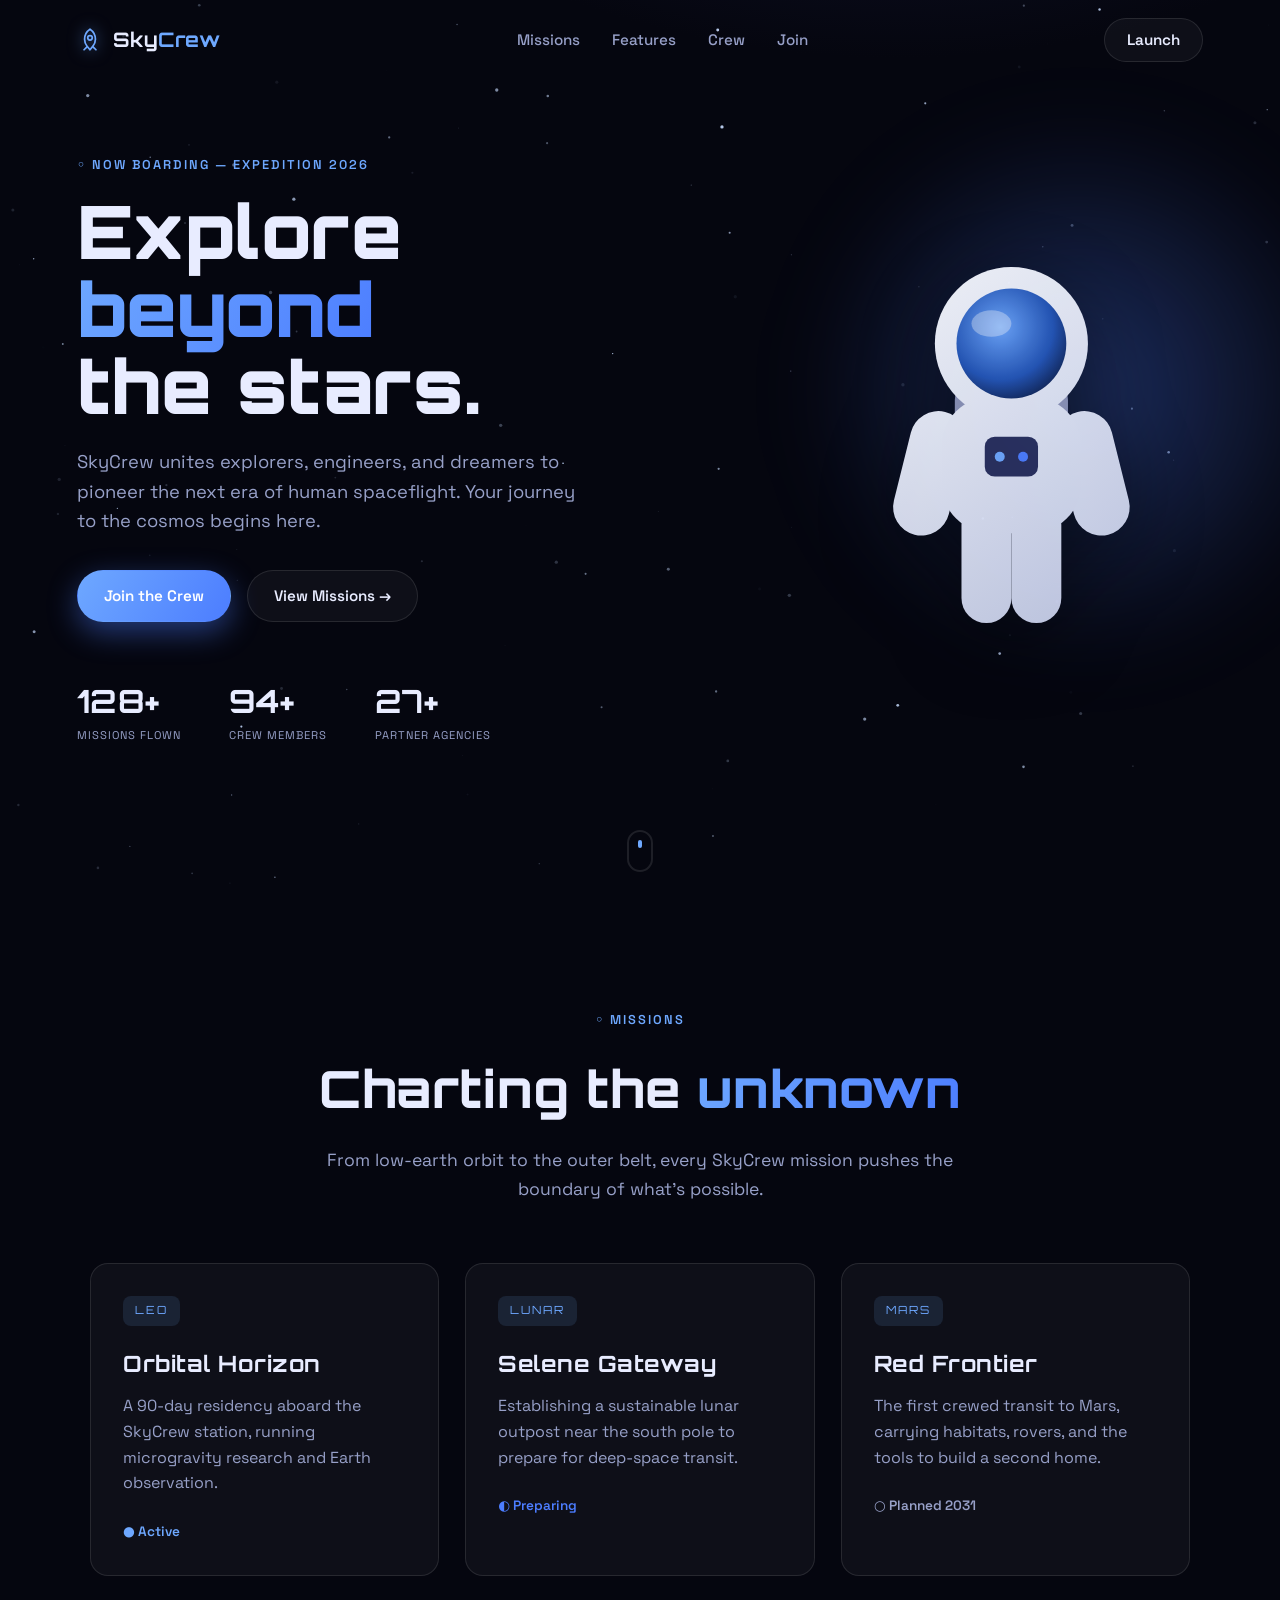
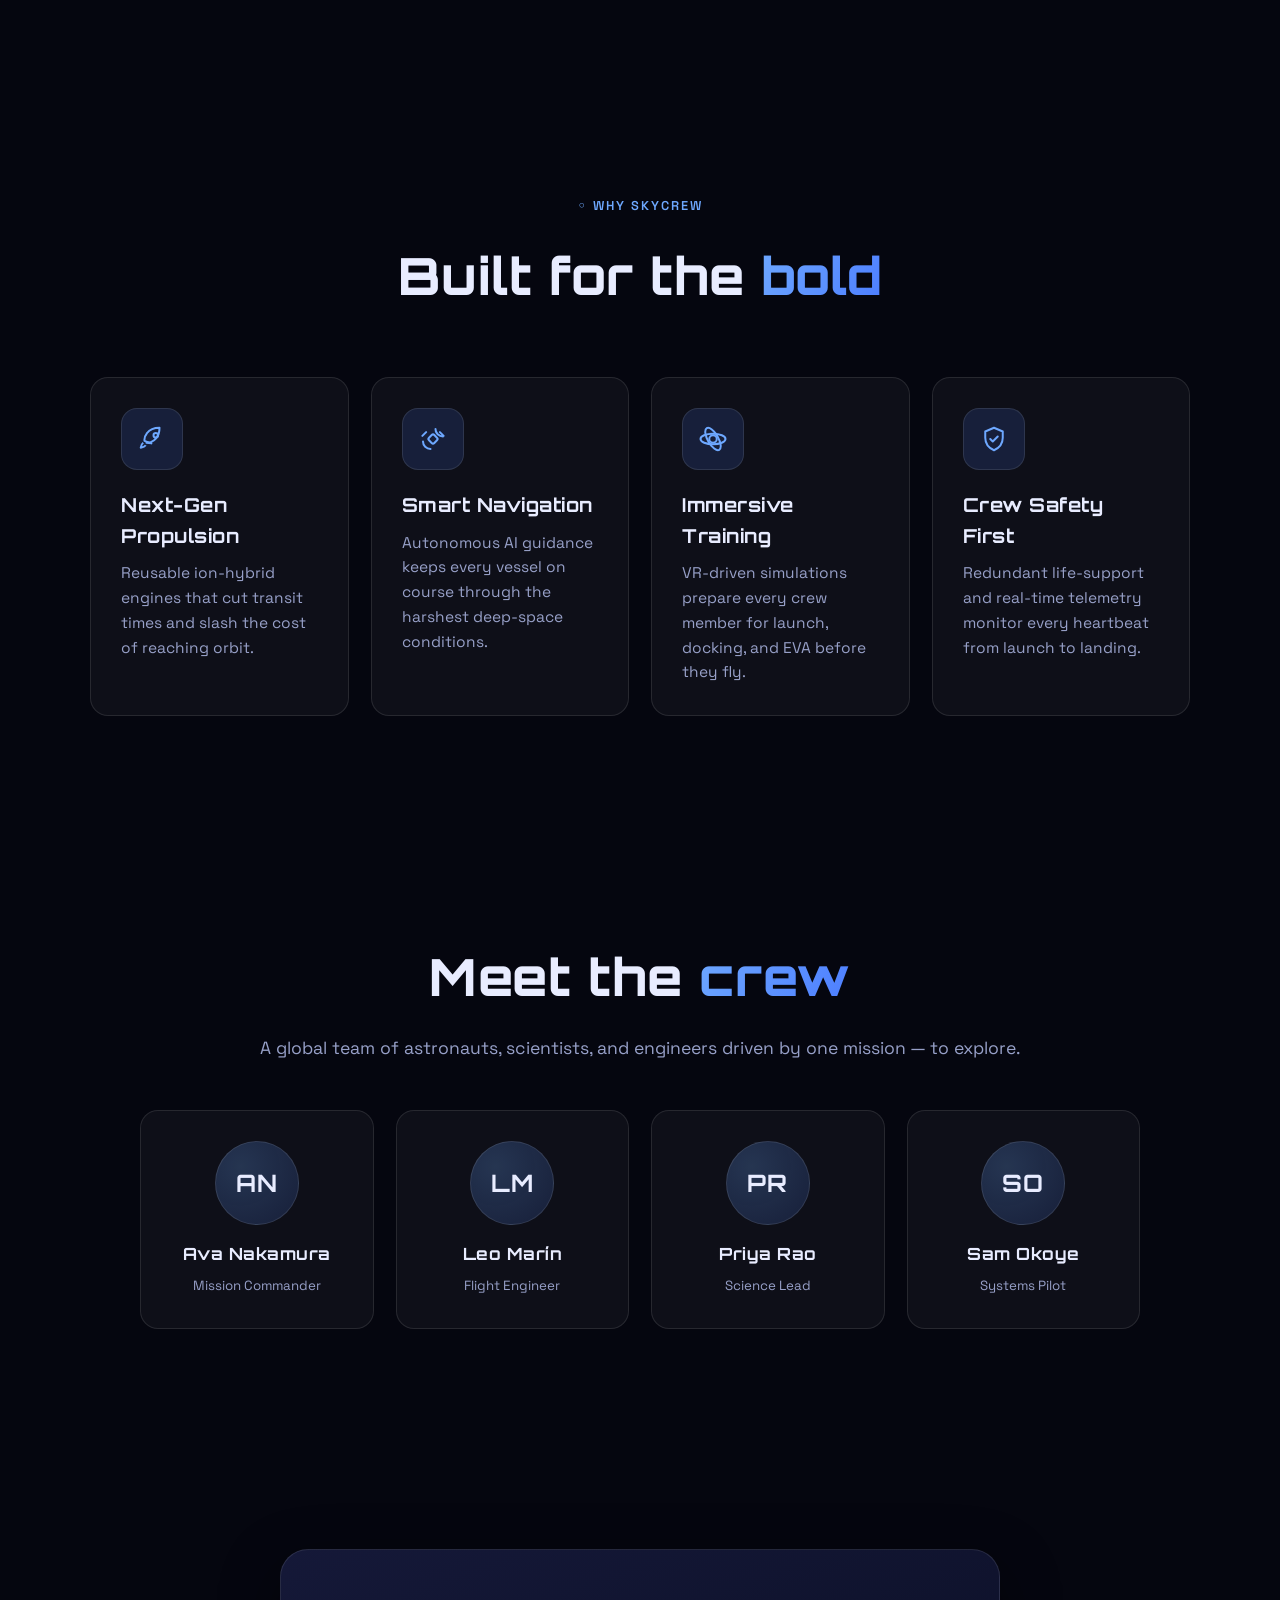
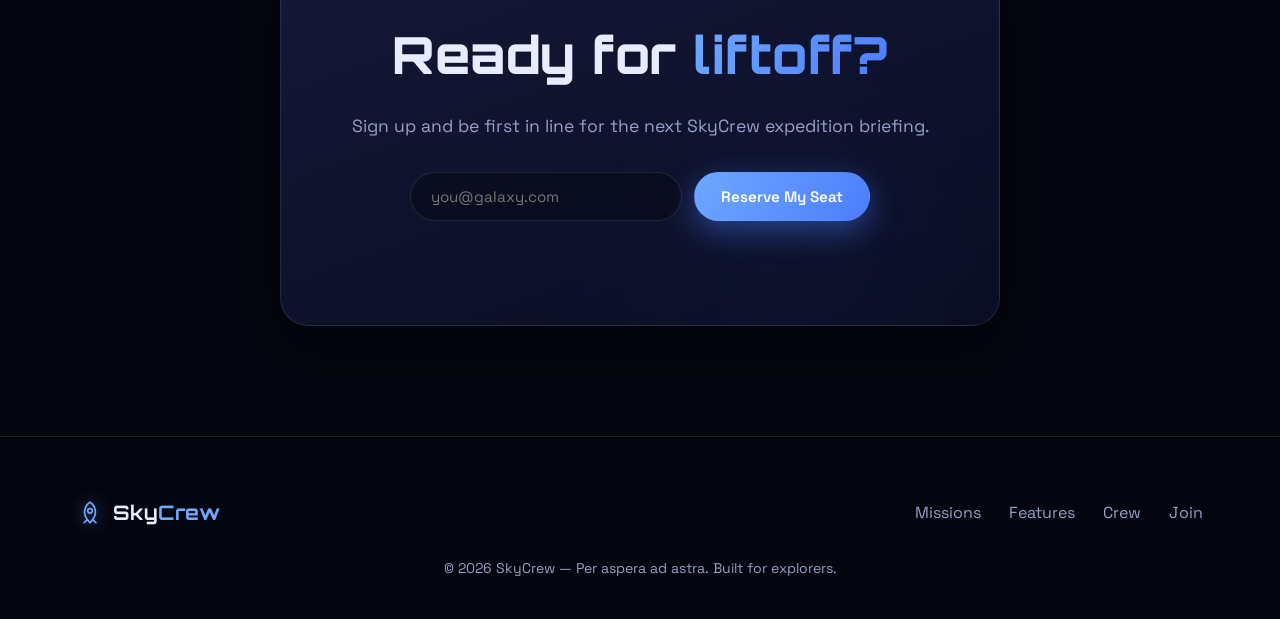
==== index.html @ cd545247 "add SkyCrew space landing page with SVG icons and blue theme" ====
<!DOCTYPE html>
<html lang="en">
<head>
  <meta charset="UTF-8" />
  <meta name="viewport" content="width=device-width, initial-scale=1.0" />
  <title>SkyCrew — Explore Beyond the Stars</title>
  <meta name="description" content="SkyCrew is your gateway to the cosmos. Join the crew, explore the universe, and pioneer the next era of space travel." />
  <link rel="preconnect" href="https://fonts.googleapis.com" />
  <link rel="preconnect" href="https://fonts.gstatic.com" crossorigin />
  <link href="https://fonts.googleapis.com/css2?family=Orbitron:wght@500;700;900&family=Space+Grotesk:wght@300;400;500;600;700&display=swap" rel="stylesheet" />
  <link rel="stylesheet" href="style.css" />
</head>
<body>
  <!-- Animated star field -->
  <canvas id="starfield"></canvas>

  <!-- Navigation -->
  <header class="navbar" id="navbar">
    <a href="#home" class="logo">
      <span class="logo-mark">
        <svg viewBox="0 0 24 24" fill="none" xmlns="http://www.w3.org/2000/svg" aria-hidden="true">
          <path d="M12 2c3.2 2.1 5 5.4 5 9.4 0 2.4-.9 4.6-2.3 6.3L12 21l-2.7-3.3A9.7 9.7 0 0 1 7 11.4C7 7.4 8.8 4.1 12 2Z" stroke="currentColor" stroke-width="1.6" stroke-linejoin="round"/>
          <circle cx="12" cy="10" r="2.1" stroke="currentColor" stroke-width="1.6"/>
          <path d="M9 18.5 6.5 21m8.5-2.5L17.5 21" stroke="currentColor" stroke-width="1.6" stroke-linecap="round"/>
        </svg>
      </span>
      <span class="logo-text">Sky<span>Crew</span></span>
    </a>
    <nav class="nav-links" id="navLinks">
      <a href="#missions">Missions</a>
      <a href="#features">Features</a>
      <a href="#crew">Crew</a>
      <a href="#join">Join</a>
    </nav>
    <a href="#join" class="btn btn-nav">Launch</a>
    <button class="menu-toggle" id="menuToggle" aria-label="Toggle menu">
      <span></span><span></span><span></span>
    </button>
  </header>

  <!-- Hero -->
  <section class="hero" id="home">
    <div class="hero-glow"></div>
    <div class="hero-content">
      <p class="eyebrow reveal">◦ Now boarding — Expedition 2026</p>
      <h1 class="reveal">Explore <span class="grad">beyond</span><br />the stars.</h1>
      <p class="hero-sub reveal">SkyCrew unites explorers, engineers, and dreamers to pioneer
        the next era of human spaceflight. Your journey to the cosmos begins here.</p>
      <div class="hero-actions reveal">
        <a href="#join" class="btn btn-primary">Join the Crew</a>
        <a href="#missions" class="btn btn-ghost">View Missions →</a>
      </div>
      <div class="hero-stats reveal">
        <div class="stat"><span class="num" data-target="128">0</span><small>Missions Flown</small></div>
        <div class="stat"><span class="num" data-target="94">0</span><small>Crew Members</small></div>
        <div class="stat"><span class="num" data-target="27">0</span><small>Partner Agencies</small></div>
      </div>
    </div>
    <div class="astronaut" aria-hidden="true">
      <div class="astronaut-float">
        <svg viewBox="0 0 200 240" fill="none" xmlns="http://www.w3.org/2000/svg">
          <defs>
            <linearGradient id="suit" x1="40" y1="40" x2="170" y2="220" gradientUnits="userSpaceOnUse">
              <stop stop-color="#f4f7ff"/>
              <stop offset="1" stop-color="#c3cbe8"/>
            </linearGradient>
            <radialGradient id="visor" cx="0.4" cy="0.35" r="0.8">
              <stop stop-color="#6ea8ff"/>
              <stop offset="0.6" stop-color="#2456b8"/>
              <stop offset="1" stop-color="#0a1230"/>
            </radialGradient>
          </defs>
          <!-- backpack -->
          <rect x="66" y="70" width="68" height="86" rx="20" fill="#8b93b8"/>
          <!-- arms -->
          <rect x="34" y="96" width="34" height="76" rx="17" fill="url(#suit)" transform="rotate(14 51 134)"/>
          <rect x="132" y="96" width="34" height="76" rx="17" fill="url(#suit)" transform="rotate(-14 149 134)"/>
          <!-- legs -->
          <rect x="70" y="150" width="30" height="74" rx="15" fill="url(#suit)"/>
          <rect x="100" y="150" width="30" height="74" rx="15" fill="url(#suit)"/>
          <!-- torso -->
          <rect x="58" y="88" width="84" height="82" rx="30" fill="url(#suit)"/>
          <!-- chest control panel -->
          <rect x="84" y="112" width="32" height="24" rx="6" fill="#2a3160"/>
          <circle cx="93" cy="124" r="3" fill="#6ea8ff"/>
          <circle cx="107" cy="124" r="3" fill="#4c7dff"/>
          <!-- helmet -->
          <circle cx="100" cy="56" r="46" fill="url(#suit)"/>
          <circle cx="100" cy="56" r="33" fill="url(#visor)"/>
          <ellipse cx="88" cy="44" rx="12" ry="8" fill="#ffffff" opacity="0.35"/>
        </svg>
      </div>
    </div>
    <div class="scroll-cue" aria-hidden="true"><span></span></div>
  </section>

  <!-- Missions -->
  <section class="section" id="missions">
    <div class="section-head reveal">
      <p class="eyebrow">◦ Missions</p>
      <h2>Charting the <span class="grad">unknown</span></h2>
      <p class="section-sub">From low-earth orbit to the outer belt, every SkyCrew mission pushes the boundary of what's possible.</p>
    </div>
    <div class="mission-grid">
      <article class="mission-card reveal">
        <div class="mission-badge">LEO</div>
        <h3>Orbital Horizon</h3>
        <p>A 90-day residency aboard the SkyCrew station, running microgravity research and Earth observation.</p>
        <span class="mission-status live">● Active</span>
      </article>
      <article class="mission-card reveal">
        <div class="mission-badge">LUNAR</div>
        <h3>Selene Gateway</h3>
        <p>Establishing a sustainable lunar outpost near the south pole to prepare for deep-space transit.</p>
        <span class="mission-status prep">◐ Preparing</span>
      </article>
      <article class="mission-card reveal">
        <div class="mission-badge">MARS</div>
        <h3>Red Frontier</h3>
        <p>The first crewed transit to Mars, carrying habitats, rovers, and the tools to build a second home.</p>
        <span class="mission-status planned">○ Planned 2031</span>
      </article>
    </div>
  </section>

  <!-- Features -->
  <section class="section" id="features">
    <div class="section-head reveal">
      <p class="eyebrow">◦ Why SkyCrew</p>
      <h2>Built for the <span class="grad">bold</span></h2>
    </div>
    <div class="feature-grid">
      <div class="feature reveal">
        <div class="feature-icon">
          <svg viewBox="0 0 24 24" fill="none" xmlns="http://www.w3.org/2000/svg" aria-hidden="true">
            <path d="M5 15c-1.5 1-2 4-2 4s3-.5 4-2m4.5-1.5L6 13.5c-.3-2 .5-4.3 2-6.2C10.5 4 14 3 18 3c0 4-1 7.5-4.3 10-1.9 1.5-4.2 2.3-6.2 2Z" stroke="currentColor" stroke-width="1.6" stroke-linejoin="round"/>
            <circle cx="15" cy="9" r="1.8" stroke="currentColor" stroke-width="1.6"/>
          </svg>
        </div>
        <h3>Next-Gen Propulsion</h3>
        <p>Reusable ion-hybrid engines that cut transit times and slash the cost of reaching orbit.</p>
      </div>
      <div class="feature reveal">
        <div class="feature-icon">
          <svg viewBox="0 0 24 24" fill="none" xmlns="http://www.w3.org/2000/svg" aria-hidden="true">
            <rect x="9" y="9" width="6" height="6" rx="1.5" transform="rotate(45 12 12)" stroke="currentColor" stroke-width="1.6"/>
            <path d="m6.5 6.5-3 3m14-3 3 3M4 14c0 3.3 2.7 6 6 6m10-10c-3.3 0-6-2.7-6-6" stroke="currentColor" stroke-width="1.6" stroke-linecap="round"/>
          </svg>
        </div>
        <h3>Smart Navigation</h3>
        <p>Autonomous AI guidance keeps every vessel on course through the harshest deep-space conditions.</p>
      </div>
      <div class="feature reveal">
        <div class="feature-icon">
          <svg viewBox="0 0 24 24" fill="none" xmlns="http://www.w3.org/2000/svg" aria-hidden="true">
            <circle cx="12" cy="12" r="3" stroke="currentColor" stroke-width="1.6"/>
            <ellipse cx="12" cy="12" rx="10" ry="4.2" stroke="currentColor" stroke-width="1.6"/>
            <ellipse cx="12" cy="12" rx="10" ry="4.2" transform="rotate(60 12 12)" stroke="currentColor" stroke-width="1.6"/>
          </svg>
        </div>
        <h3>Immersive Training</h3>
        <p>VR-driven simulations prepare every crew member for launch, docking, and EVA before they fly.</p>
      </div>
      <div class="feature reveal">
        <div class="feature-icon">
          <svg viewBox="0 0 24 24" fill="none" xmlns="http://www.w3.org/2000/svg" aria-hidden="true">
            <path d="M12 3 5 6v5c0 4.4 3 8.2 7 10 4-1.8 7-5.6 7-10V6l-7-3Z" stroke="currentColor" stroke-width="1.6" stroke-linejoin="round"/>
            <path d="m9 12 2 2 4-4" stroke="currentColor" stroke-width="1.6" stroke-linecap="round" stroke-linejoin="round"/>
          </svg>
        </div>
        <h3>Crew Safety First</h3>
        <p>Redundant life-support and real-time telemetry monitor every heartbeat from launch to landing.</p>
      </div>
    </div>
  </section>

  <!-- Crew / CTA -->
  <section class="section crew-band" id="crew">
    <div class="crew-inner reveal">
      <h2>Meet the <span class="grad">crew</span></h2>
      <p class="section-sub">A global team of astronauts, scientists, and engineers driven by one mission — to explore.</p>
      <div class="crew-grid">
        <div class="crew-card"><div class="avatar" data-initials="AN"></div><h4>Ava Nakamura</h4><small>Mission Commander</small></div>
        <div class="crew-card"><div class="avatar" data-initials="LM"></div><h4>Leo Marín</h4><small>Flight Engineer</small></div>
        <div class="crew-card"><div class="avatar" data-initials="PR"></div><h4>Priya Rao</h4><small>Science Lead</small></div>
        <div class="crew-card"><div class="avatar" data-initials="SO"></div><h4>Sam Okoye</h4><small>Systems Pilot</small></div>
      </div>
    </div>
  </section>

  <!-- Join -->
  <section class="section join" id="join">
    <div class="join-card reveal">
      <div class="hero-glow"></div>
      <h2>Ready for <span class="grad">liftoff?</span></h2>
      <p class="section-sub">Sign up and be first in line for the next SkyCrew expedition briefing.</p>
      <form class="join-form" id="joinForm">
        <input type="email" id="emailInput" placeholder="you@galaxy.com" required />
        <button type="submit" class="btn btn-primary">Reserve My Seat</button>
      </form>
      <p class="form-note" id="formNote"></p>
    </div>
  </section>

  <!-- Footer -->
  <footer class="footer">
    <div class="footer-top">
      <a href="#home" class="logo">
        <span class="logo-mark">
          <svg viewBox="0 0 24 24" fill="none" xmlns="http://www.w3.org/2000/svg" aria-hidden="true">
            <path d="M12 2c3.2 2.1 5 5.4 5 9.4 0 2.4-.9 4.6-2.3 6.3L12 21l-2.7-3.3A9.7 9.7 0 0 1 7 11.4C7 7.4 8.8 4.1 12 2Z" stroke="currentColor" stroke-width="1.6" stroke-linejoin="round"/>
            <circle cx="12" cy="10" r="2.1" stroke="currentColor" stroke-width="1.6"/>
            <path d="M9 18.5 6.5 21m8.5-2.5L17.5 21" stroke="currentColor" stroke-width="1.6" stroke-linecap="round"/>
          </svg>
        </span>
        <span class="logo-text">Sky<span>Crew</span></span>
      </a>
      <div class="footer-links">
        <a href="#missions">Missions</a>
        <a href="#features">Features</a>
        <a href="#crew">Crew</a>
        <a href="#join">Join</a>
      </div>
    </div>
    <p class="footer-copy">© 2026 SkyCrew — Per aspera ad astra. Built for explorers.</p>
  </footer>

  <script src="script.js"></script>
</body>
</html>
---- style.css ----
:root {
  --bg: #05060f;
  --bg-2: #0a0e24;
  --surface: rgba(255, 255, 255, 0.04);
  --border: rgba(255, 255, 255, 0.1);
  --text: #e8ecff;
  --muted: #97a0c8;
  --accent: #4c7dff;
  --accent-2: #6ea8ff;
  --accent-3: #4c7dff;
  --grad: linear-gradient(120deg, #6ea8ff, #4c7dff);
  --accent-rgb: 76, 125, 255;
  --accent-2-rgb: 110, 168, 255;
  --radius: 18px;
  --shadow: 0 20px 60px rgba(0, 0, 0, 0.45);
}

* { margin: 0; padding: 0; box-sizing: border-box; }

html { scroll-behavior: smooth; }

body {
  font-family: "Space Grotesk", system-ui, sans-serif;
  background: radial-gradient(1200px 800px at 70% -10%, #171b3d 0%, var(--bg) 55%);
  color: var(--text);
  line-height: 1.6;
  overflow-x: hidden;
}

h1, h2, h3, h4, .logo-text, .num {
  font-family: "Orbitron", sans-serif;
  letter-spacing: 0.5px;
}

.grad {
  background: var(--grad);
  -webkit-background-clip: text;
  background-clip: text;
  -webkit-text-fill-color: transparent;
}

/* Starfield canvas */
#starfield {
  position: fixed;
  inset: 0;
  z-index: -2;
  display: block;
}

/* Navbar */
.navbar {
  position: fixed;
  top: 0;
  left: 0;
  right: 0;
  z-index: 50;
  display: flex;
  align-items: center;
  justify-content: space-between;
  padding: 18px 6vw;
  transition: background 0.3s ease, padding 0.3s ease, backdrop-filter 0.3s ease;
}
.navbar.scrolled {
  background: rgba(5, 6, 15, 0.72);
  backdrop-filter: blur(14px);
  padding: 12px 6vw;
  border-bottom: 1px solid var(--border);
}

.logo { display: flex; align-items: center; gap: 10px; text-decoration: none; color: var(--text); }
.logo-mark { display: inline-flex; color: var(--accent-2); filter: drop-shadow(0 0 8px rgba(var(--accent-2-rgb), 0.6)); }
.logo-mark svg { width: 26px; height: 26px; display: block; }
.logo-text { font-size: 1.25rem; font-weight: 700; }
.logo-text span { color: var(--accent-2); }

.nav-links { display: flex; gap: 32px; }
.nav-links a {
  color: var(--muted);
  text-decoration: none;
  font-weight: 500;
  font-size: 0.95rem;
  position: relative;
  transition: color 0.2s ease;
}
.nav-links a::after {
  content: "";
  position: absolute;
  left: 0; bottom: -6px;
  width: 0; height: 2px;
  background: var(--grad);
  transition: width 0.25s ease;
}
.nav-links a:hover { color: var(--text); }
.nav-links a:hover::after { width: 100%; }

/* Buttons */
.btn {
  display: inline-flex;
  align-items: center;
  justify-content: center;
  gap: 8px;
  padding: 13px 26px;
  border-radius: 999px;
  font-weight: 600;
  font-size: 0.95rem;
  text-decoration: none;
  cursor: pointer;
  border: 1px solid transparent;
  transition: transform 0.2s ease, box-shadow 0.2s ease, background 0.2s ease;
  font-family: inherit;
}
.btn-primary {
  background: var(--grad);
  color: #fff;
  box-shadow: 0 10px 30px rgba(var(--accent-rgb), 0.45);
}
.btn-primary:hover { transform: translateY(-3px); box-shadow: 0 16px 40px rgba(var(--accent-2-rgb), 0.5); }
.btn-ghost { color: var(--text); border-color: var(--border); background: var(--surface); }
.btn-ghost:hover { transform: translateY(-3px); border-color: var(--accent-2); }
.btn-nav { padding: 9px 22px; background: var(--surface); border: 1px solid var(--border); color: var(--text); }
.btn-nav:hover { border-color: var(--accent-2); color: var(--accent-2); }

.menu-toggle { display: none; flex-direction: column; gap: 5px; background: none; border: 0; cursor: pointer; }
.menu-toggle span { width: 26px; height: 2px; background: var(--text); border-radius: 2px; transition: 0.3s; }

/* Hero */
.hero {
  position: relative;
  min-height: 100vh;
  display: flex;
  align-items: center;
  padding: 0 6vw;
  overflow: hidden;
}
.hero-glow {
  position: absolute;
  width: 600px; height: 600px;
  right: -100px; top: 10%;
  background: radial-gradient(circle, rgba(var(--accent-rgb), 0.35), transparent 65%);
  filter: blur(40px);
  z-index: -1;
}
.hero-content { max-width: 640px; }
.eyebrow {
  color: var(--accent-2);
  font-weight: 600;
  letter-spacing: 2px;
  text-transform: uppercase;
  font-size: 0.8rem;
  margin-bottom: 18px;
}
.hero h1 {
  font-size: clamp(2.6rem, 6vw, 4.6rem);
  font-weight: 900;
  line-height: 1.05;
  margin-bottom: 22px;
}
.hero-sub { color: var(--muted); font-size: 1.15rem; max-width: 520px; margin-bottom: 34px; }
.hero-actions { display: flex; gap: 16px; flex-wrap: wrap; margin-bottom: 54px; }

.hero-stats { display: flex; gap: 48px; flex-wrap: wrap; }
.stat { display: flex; flex-direction: column; }
.stat .num { font-size: 2rem; font-weight: 700; color: var(--text); }
.stat small { color: var(--muted); text-transform: uppercase; letter-spacing: 1px; font-size: 0.7rem; }

.astronaut {
  position: absolute;
  right: 8vw;
  top: 50%;
  transform: translateY(-50%);
  width: clamp(200px, 26vw, 380px);
  z-index: -1;
  opacity: 0.95;
}
.astronaut svg { width: 100%; height: auto; display: block; }
.astronaut-float { animation: float 6s ease-in-out infinite; filter: drop-shadow(0 20px 40px rgba(0,0,0,0.5)); }
@keyframes float { 0%,100% { transform: translateY(0) rotate(-4deg); } 50% { transform: translateY(-28px) rotate(4deg); } }

.scroll-cue {
  position: absolute;
  bottom: 28px;
  left: 50%;
  transform: translateX(-50%);
  width: 26px; height: 42px;
  border: 2px solid var(--border);
  border-radius: 14px;
}
.scroll-cue span {
  position: absolute;
  top: 8px; left: 50%;
  width: 4px; height: 8px;
  margin-left: -2px;
  background: var(--accent-2);
  border-radius: 2px;
  animation: scroll 1.8s infinite;
}
@keyframes scroll { 0% { opacity: 0; transform: translateY(0);} 40% {opacity:1;} 100% { opacity: 0; transform: translateY(16px);} }

/* Sections */
.section { padding: 110px 6vw; position: relative; }
.section-head { max-width: 680px; margin: 0 auto 60px; text-align: center; }
.section-head h2, .crew-inner h2, .join-card h2 { font-size: clamp(2rem, 4.5vw, 3.2rem); font-weight: 800; margin-bottom: 16px; }
.section-sub { color: var(--muted); font-size: 1.1rem; }

/* Missions */
.mission-grid { display: grid; grid-template-columns: repeat(auto-fit, minmax(280px, 1fr)); gap: 26px; max-width: 1100px; margin: 0 auto; }
.mission-card {
  background: var(--surface);
  border: 1px solid var(--border);
  border-radius: var(--radius);
  padding: 32px;
  position: relative;
  overflow: hidden;
  transition: transform 0.3s ease, border-color 0.3s ease, box-shadow 0.3s ease;
}
.mission-card::before {
  content: "";
  position: absolute; inset: 0;
  background: var(--grad);
  opacity: 0;
  transition: opacity 0.3s ease;
  z-index: -1;
}
.mission-card:hover { transform: translateY(-8px); border-color: transparent; box-shadow: var(--shadow); }
.mission-badge {
  display: inline-block;
  font-family: "Orbitron", sans-serif;
  font-size: 0.7rem;
  letter-spacing: 2px;
  padding: 6px 12px;
  border-radius: 8px;
  background: rgba(var(--accent-2-rgb), 0.12);
  color: var(--accent-2);
  margin-bottom: 20px;
}
.mission-card h3 { font-size: 1.4rem; margin-bottom: 12px; }
.mission-card p { color: var(--muted); margin-bottom: 22px; }
.mission-status { font-size: 0.85rem; font-weight: 600; }
.mission-status.live { color: var(--accent-2); }
.mission-status.prep { color: var(--accent); }
.mission-status.planned { color: var(--muted); }

/* Features */
.feature-grid { display: grid; grid-template-columns: repeat(auto-fit, minmax(240px, 1fr)); gap: 22px; max-width: 1100px; margin: 0 auto; }
.feature {
  background: var(--surface);
  border: 1px solid var(--border);
  border-radius: var(--radius);
  padding: 30px;
  transition: transform 0.3s ease, background 0.3s ease;
}
.feature:hover { transform: translateY(-6px); background: rgba(255,255,255,0.07); }
.feature-icon {
  width: 62px; height: 62px;
  display: grid; place-items: center;
  border-radius: 16px;
  background: rgba(var(--accent-rgb), 0.15);
  border: 1px solid var(--border);
  color: var(--accent-2);
  margin-bottom: 20px;
  transition: color 0.3s ease, background 0.3s ease;
}
.feature-icon svg { width: 30px; height: 30px; }
.feature:hover .feature-icon { color: var(--accent); background: rgba(var(--accent-2-rgb), 0.12); }
.feature h3 { font-size: 1.2rem; margin-bottom: 10px; }
.feature p { color: var(--muted); font-size: 0.97rem; }

/* Crew */
.crew-band { text-align: center; }
.crew-inner { max-width: 1000px; margin: 0 auto; }
.crew-inner .section-sub { margin-bottom: 48px; }
.crew-grid { display: grid; grid-template-columns: repeat(auto-fit, minmax(180px, 1fr)); gap: 22px; }
.crew-card {
  background: var(--surface);
  border: 1px solid var(--border);
  border-radius: var(--radius);
  padding: 30px 20px;
  transition: transform 0.3s ease, border-color 0.3s ease;
}
.crew-card:hover { transform: translateY(-6px); border-color: var(--accent-3); }
.avatar {
  width: 84px; height: 84px;
  margin: 0 auto 16px;
  display: grid; place-items: center;
  border-radius: 50%;
  background: radial-gradient(circle at 30% 30%, rgba(var(--accent-2-rgb),0.25), rgba(var(--accent-rgb),0.15));
  border: 1px solid var(--border);
  font-family: "Orbitron", sans-serif;
  font-weight: 700;
  font-size: 1.5rem;
  letter-spacing: 1px;
  color: var(--text);
}
.avatar::after { content: attr(data-initials); }
.crew-card h4 { font-size: 1.05rem; margin-bottom: 4px; }
.crew-card small { color: var(--muted); }

/* Join */
.join { display: flex; justify-content: center; }
.join-card {
  position: relative;
  background: linear-gradient(160deg, rgba(23,27,61,0.9), rgba(10,14,36,0.9));
  border: 1px solid var(--border);
  border-radius: 28px;
  padding: 64px 48px;
  text-align: center;
  max-width: 720px;
  width: 100%;
  overflow: hidden;
  box-shadow: var(--shadow);
}
.join-card .section-sub { margin-bottom: 32px; }
.join-form { display: flex; gap: 12px; max-width: 460px; margin: 0 auto; flex-wrap: wrap; }
.join-form input {
  flex: 1;
  min-width: 200px;
  padding: 14px 20px;
  border-radius: 999px;
  border: 1px solid var(--border);
  background: rgba(0,0,0,0.3);
  color: var(--text);
  font-family: inherit;
  font-size: 0.95rem;
  outline: none;
  transition: border-color 0.2s ease;
}
.join-form input:focus { border-color: var(--accent-2); }
.form-note { margin-top: 18px; color: var(--accent-2); font-weight: 500; min-height: 22px; }

/* Footer */
.footer { padding: 60px 6vw 40px; border-top: 1px solid var(--border); background: rgba(5,6,15,0.6); }
.footer-top { display: flex; justify-content: space-between; align-items: center; flex-wrap: wrap; gap: 20px; margin-bottom: 28px; }
.footer-links { display: flex; gap: 28px; flex-wrap: wrap; }
.footer-links a { color: var(--muted); text-decoration: none; transition: color 0.2s ease; }
.footer-links a:hover { color: var(--accent-2); }
.footer-copy { color: var(--muted); font-size: 0.88rem; text-align: center; }

/* Reveal animation */
.reveal { opacity: 0; transform: translateY(30px); transition: opacity 0.7s ease, transform 0.7s ease; }
.reveal.in { opacity: 1; transform: none; }

/* Responsive */
@media (max-width: 860px) {
  .nav-links {
    position: fixed;
    top: 68px; right: 6vw; left: 6vw;
    flex-direction: column;
    background: rgba(10,14,36,0.96);
    backdrop-filter: blur(14px);
    border: 1px solid var(--border);
    border-radius: var(--radius);
    padding: 24px;
    gap: 20px;
    transform: translateY(-20px);
    opacity: 0;
    pointer-events: none;
    transition: 0.3s ease;
  }
  .nav-links.open { transform: none; opacity: 1; pointer-events: auto; }
  .menu-toggle { display: flex; }
  .btn-nav { display: none; }
  .astronaut { opacity: 0.18; right: -4vw; }
  .hero-stats { gap: 28px; }
}
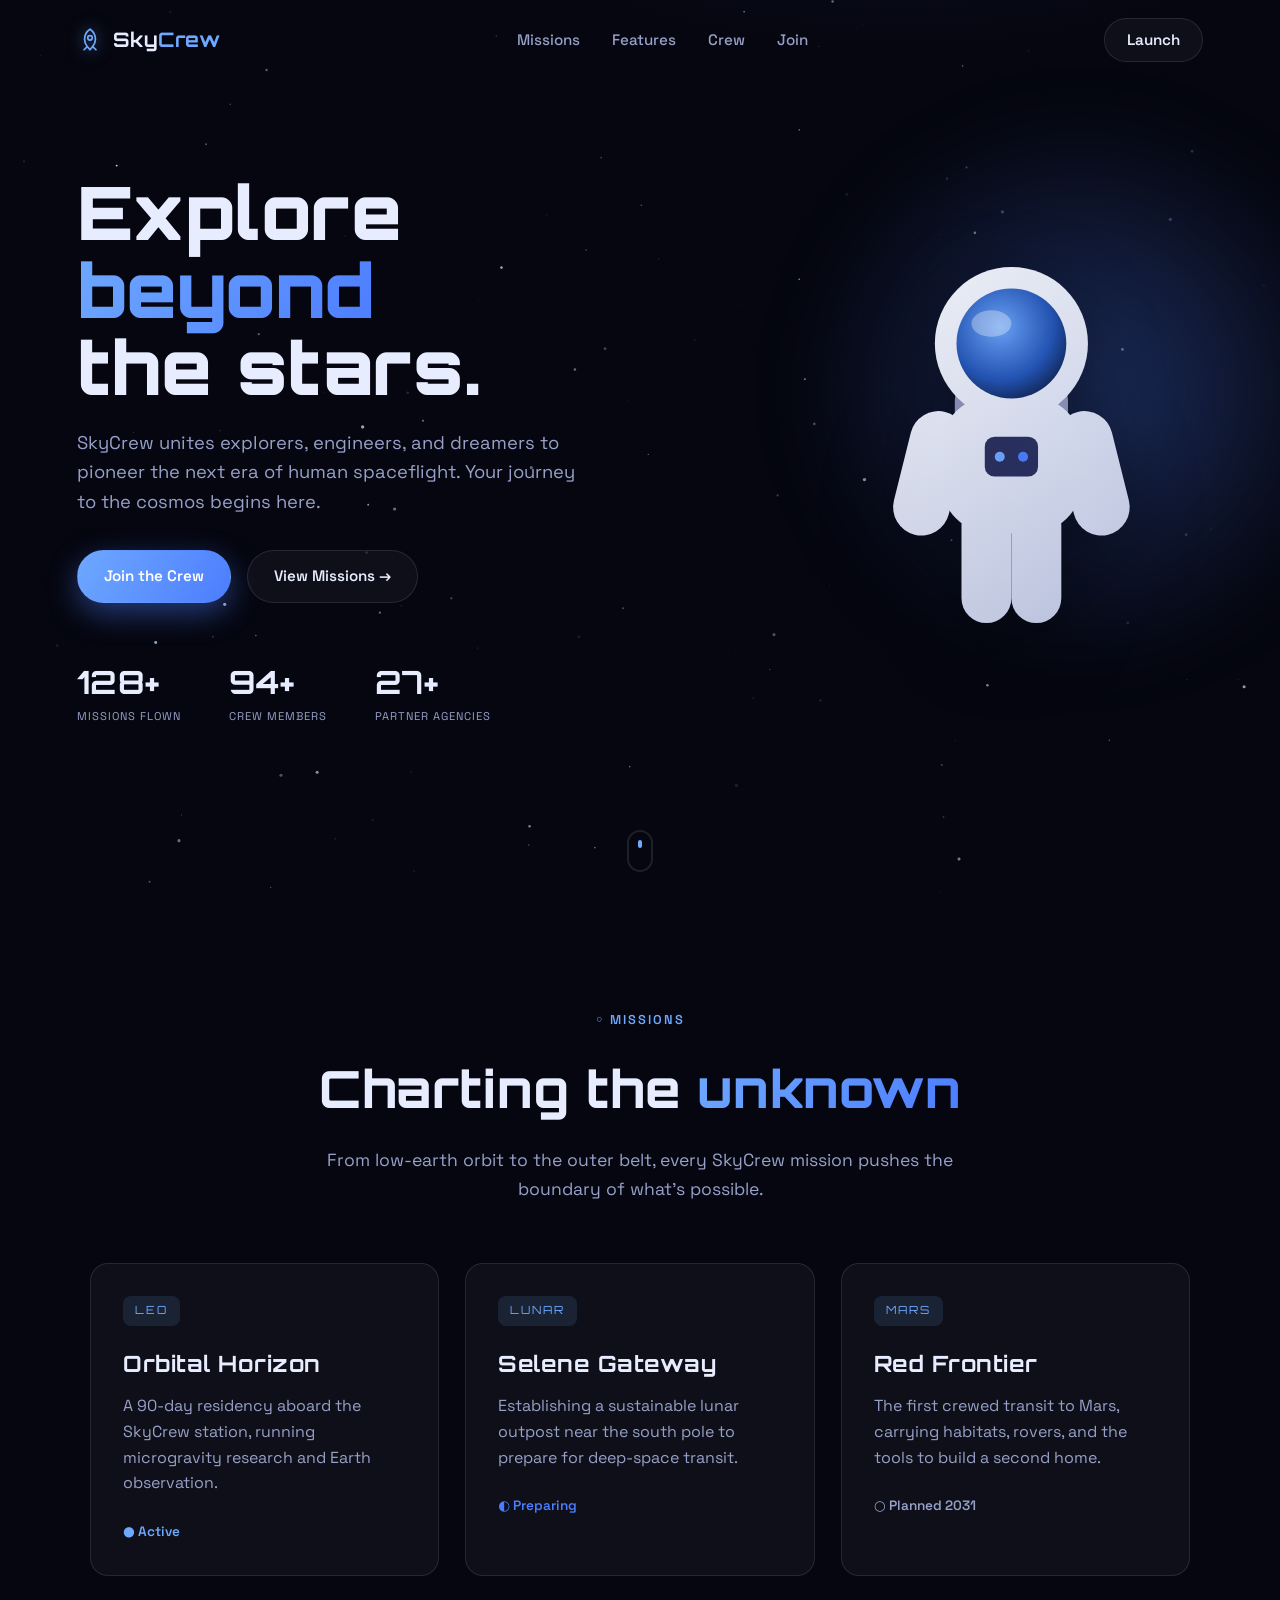
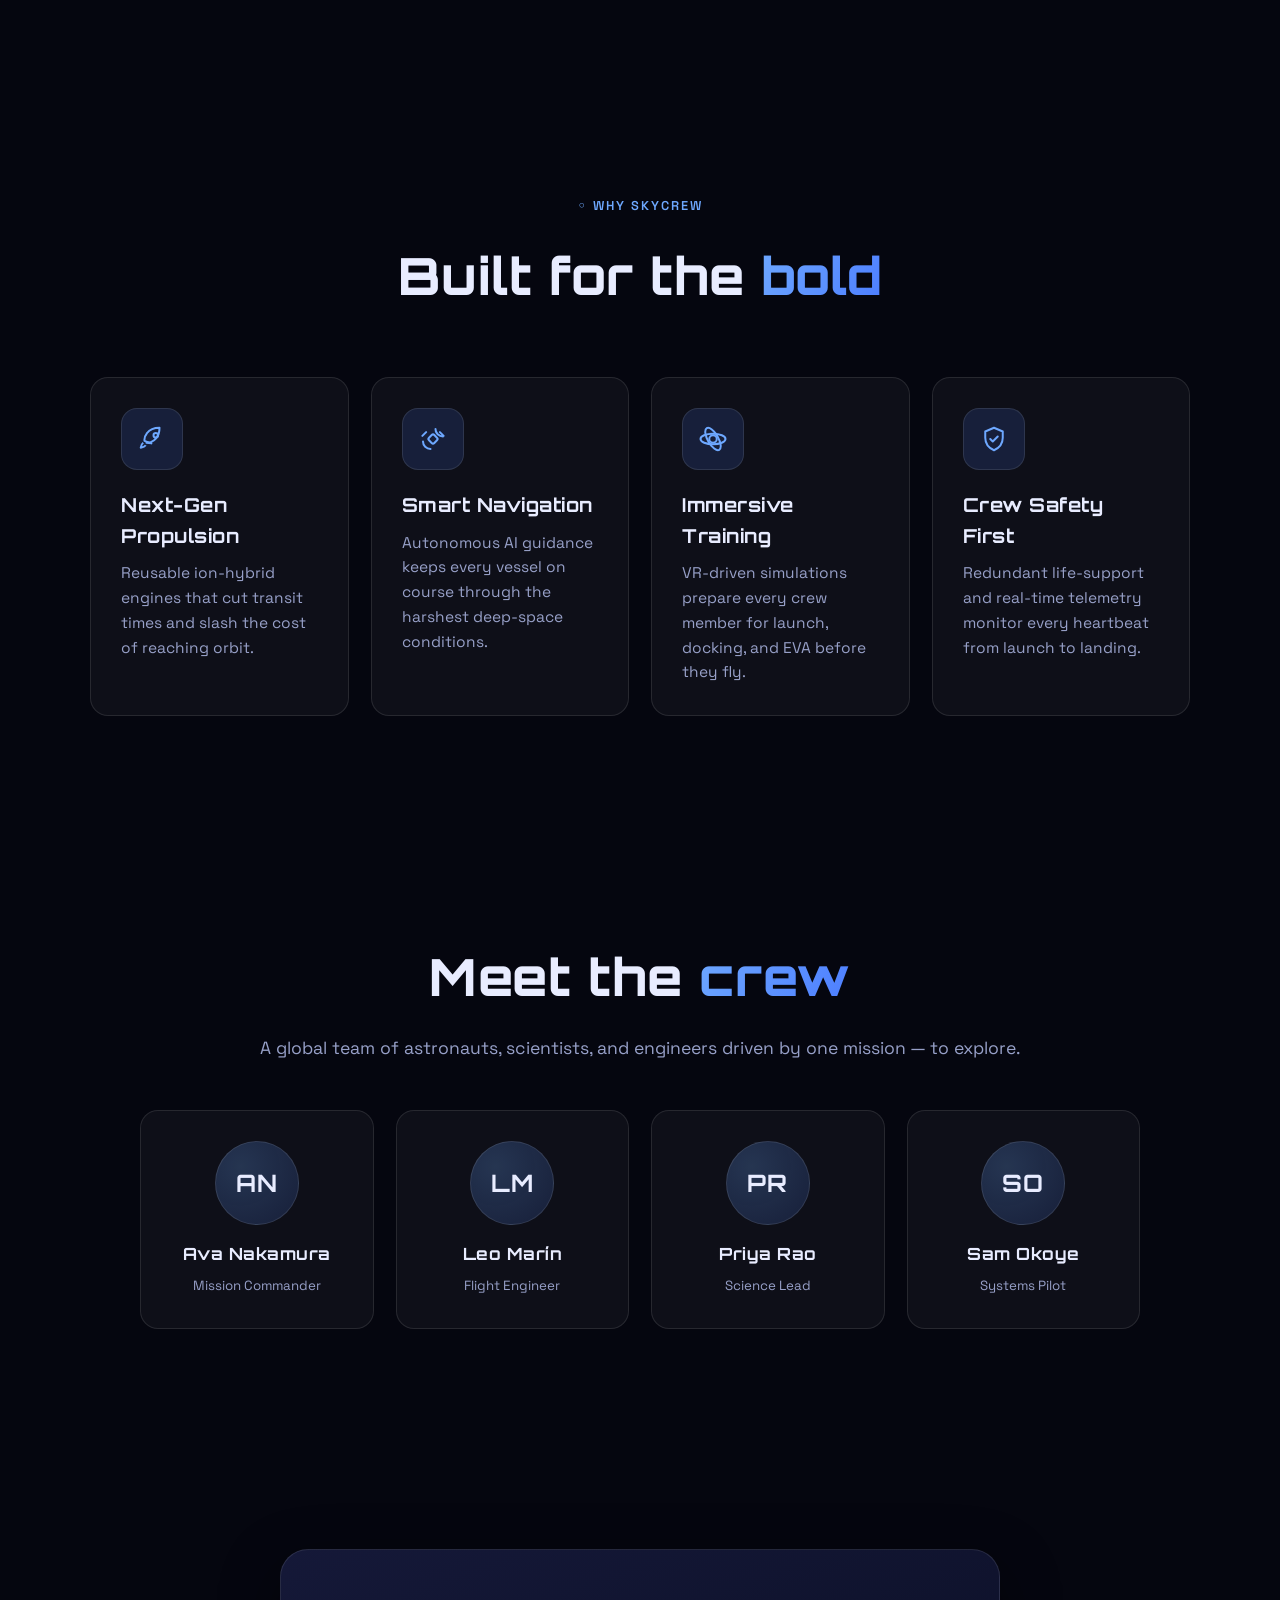
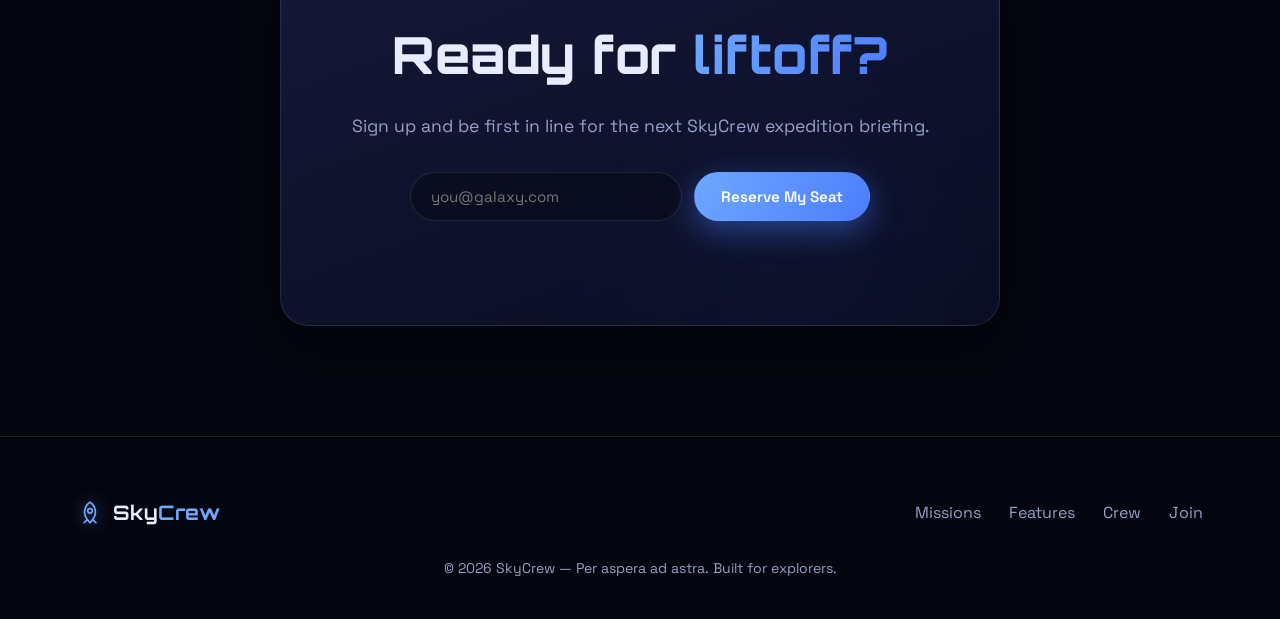
==== commit 5f053903: "remove hero eyebrow tagline from landing page" ====
--- a/index.html
+++ b/index.html
@@ -42,7 +42,6 @@
   <section class="hero" id="home">
     <div class="hero-glow"></div>
     <div class="hero-content">
-      <p class="eyebrow reveal">◦ Now boarding — Expedition 2026</p>
       <h1 class="reveal">Explore <span class="grad">beyond</span><br />the stars.</h1>
       <p class="hero-sub reveal">SkyCrew unites explorers, engineers, and dreamers to pioneer
         the next era of human spaceflight. Your journey to the cosmos begins here.</p>
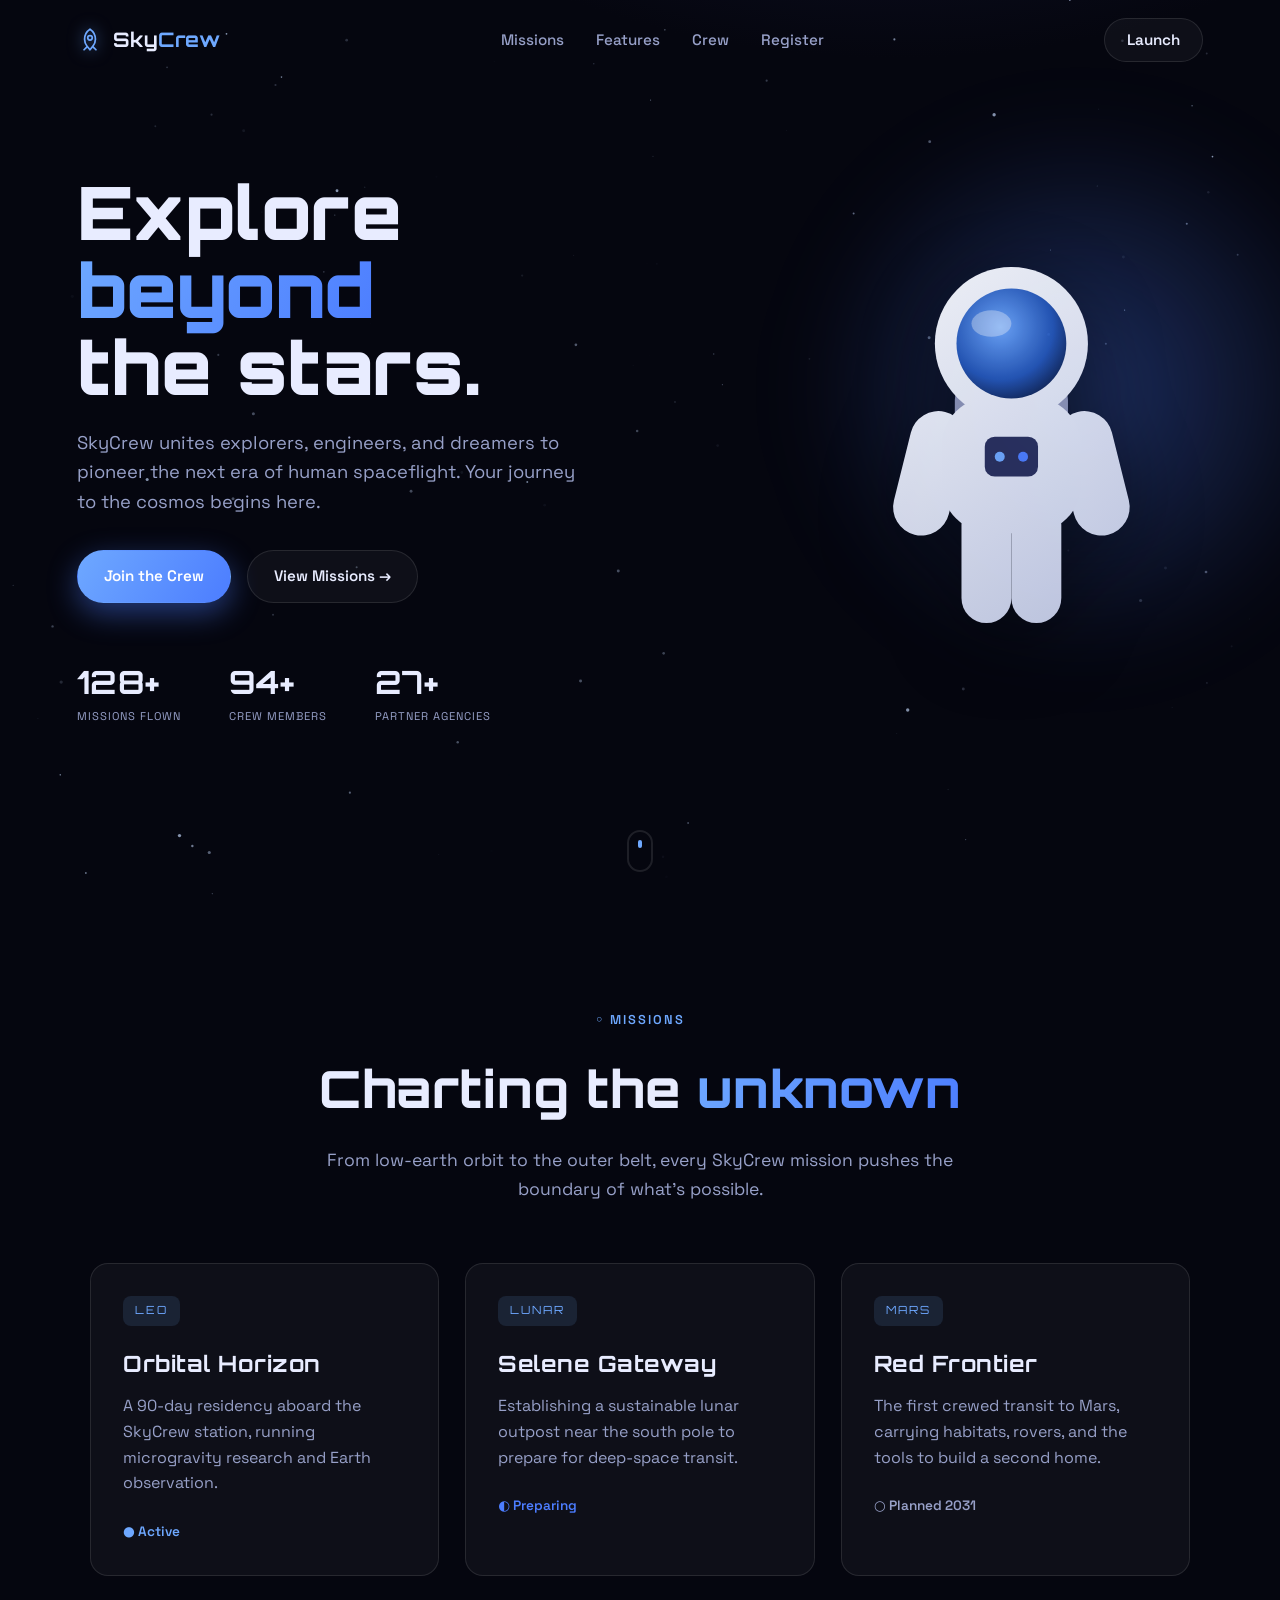
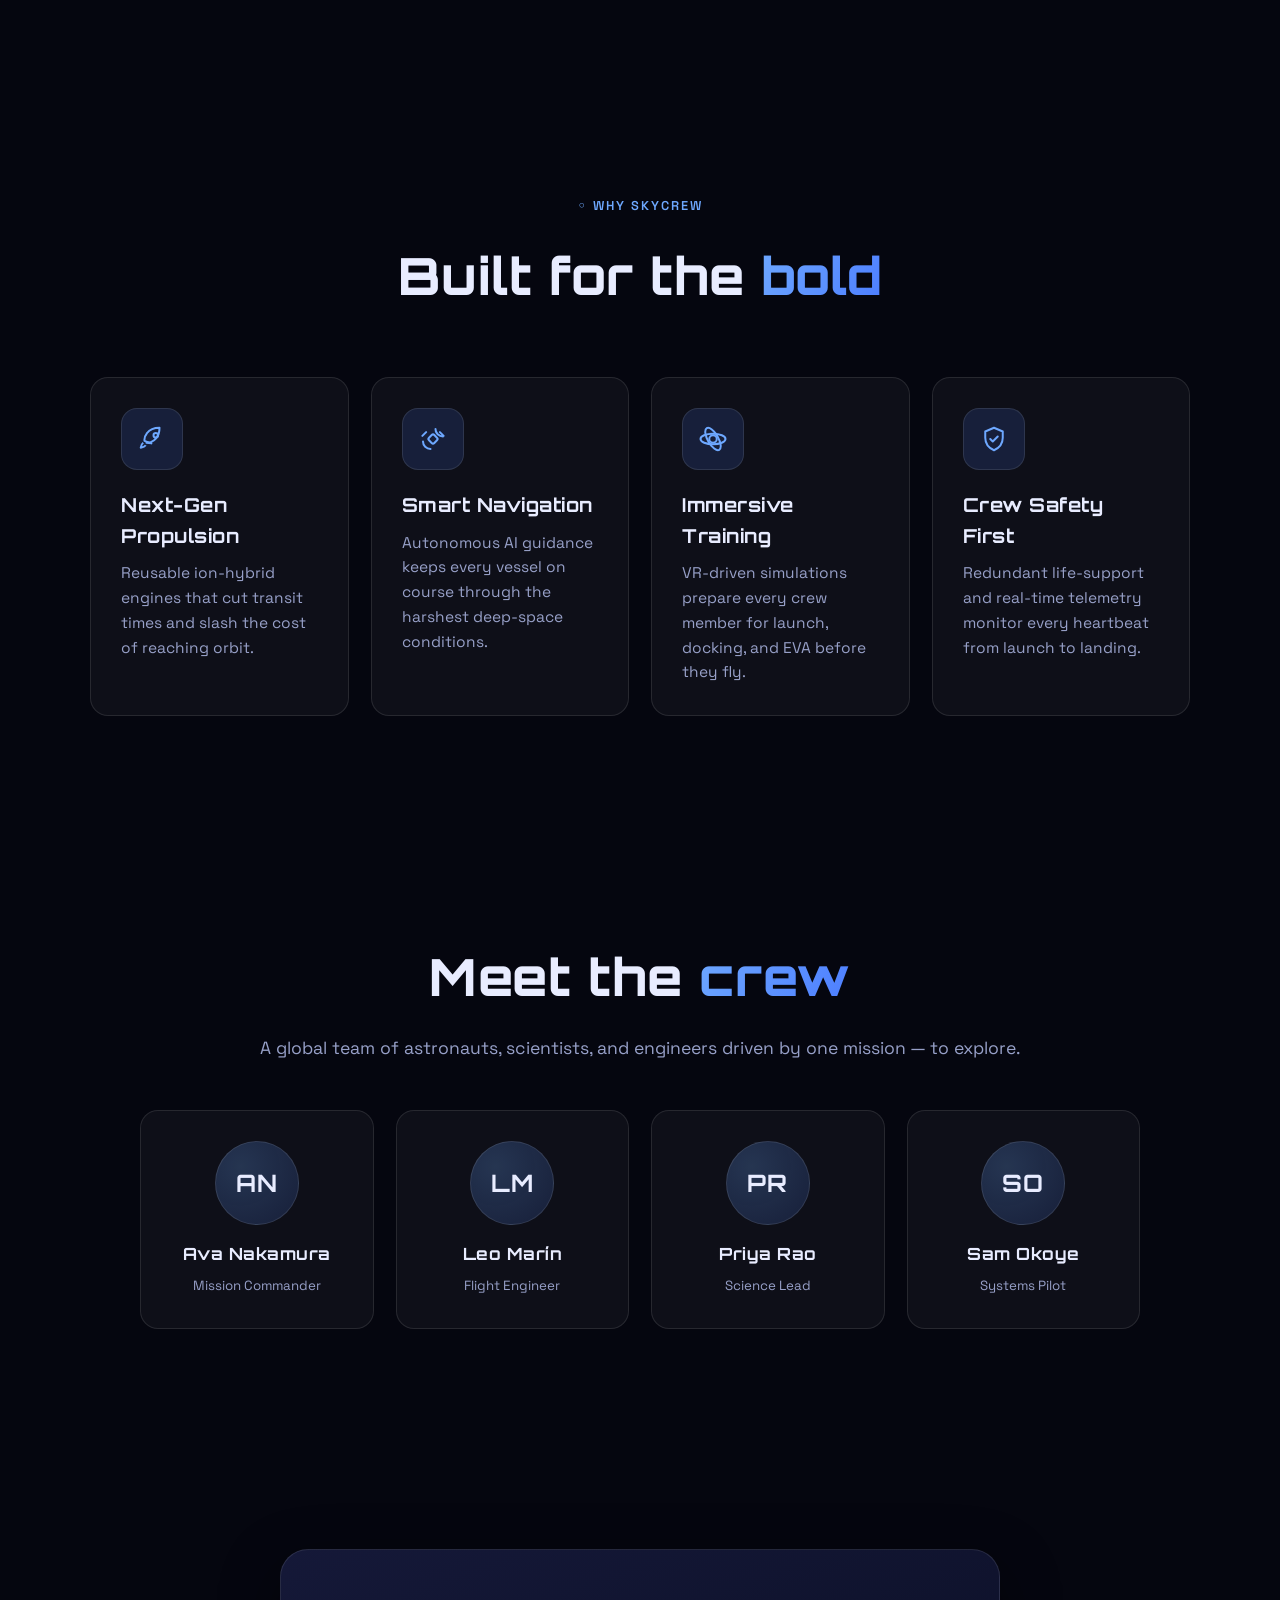
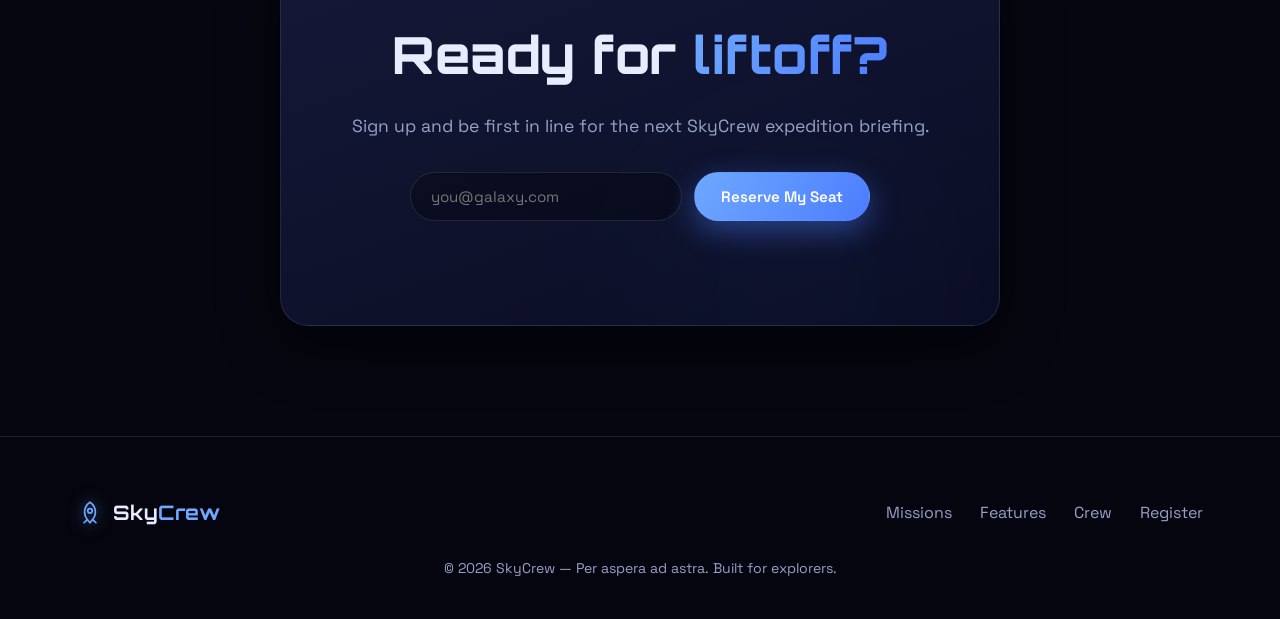
==== commit 13d916e9: "update codebase for registration page: remove inline register section from landing page, point Regis" ====
--- a/index.html
+++ b/index.html
@@ -30,9 +30,9 @@
       <a href="#missions">Missions</a>
       <a href="#features">Features</a>
       <a href="#crew">Crew</a>
-      <a href="#join">Join</a>
+      <a href="register.html">Register</a>
     </nav>
-    <a href="#join" class="btn btn-nav">Launch</a>
+    <a href="register.html" class="btn btn-nav">Launch</a>
     <button class="menu-toggle" id="menuToggle" aria-label="Toggle menu">
       <span></span><span></span><span></span>
     </button>
@@ -218,7 +218,7 @@
         <a href="#missions">Missions</a>
         <a href="#features">Features</a>
         <a href="#crew">Crew</a>
-        <a href="#join">Join</a>
+        <a href="register.html">Register</a>
       </div>
     </div>
     <p class="footer-copy">© 2026 SkyCrew — Per aspera ad astra. Built for explorers.</p>
--- a/style.css
+++ b/style.css
@@ -326,6 +326,120 @@
 }
 .join-form input:focus { border-color: var(--accent-2); }
 .form-note { margin-top: 18px; color: var(--accent-2); font-weight: 500; min-height: 22px; }
+
+/* ===== Auth / Registration page ===== */
+.auth-body { min-height: 100vh; }
+.auth-shell {
+  min-height: 100vh;
+  display: grid;
+  grid-template-columns: 1.05fr 1fr;
+}
+
+/* Brand panel */
+.auth-aside {
+  position: relative;
+  display: flex;
+  flex-direction: column;
+  justify-content: space-between;
+  gap: 40px;
+  padding: 48px 56px;
+  background: linear-gradient(160deg, rgba(23,27,61,0.92), rgba(10,14,36,0.92));
+  border-right: 1px solid var(--border);
+  overflow: hidden;
+}
+.auth-aside::before {
+  content: "";
+  position: absolute;
+  width: 460px; height: 460px;
+  right: -140px; top: -120px;
+  background: radial-gradient(circle, rgba(var(--accent-rgb), 0.35), transparent 65%);
+  filter: blur(30px);
+}
+.auth-aside > * { position: relative; z-index: 1; }
+.auth-aside-body h2 { font-size: clamp(1.9rem, 3vw, 2.6rem); line-height: 1.1; margin-bottom: 18px; }
+.auth-aside-body > p { color: var(--muted); font-size: 1.05rem; max-width: 420px; margin-bottom: 30px; }
+.auth-points { list-style: none; display: flex; flex-direction: column; gap: 16px; }
+.auth-points li { display: flex; align-items: center; gap: 12px; color: var(--text); font-weight: 500; }
+.auth-points svg { width: 22px; height: 22px; flex-shrink: 0; color: var(--accent-2);
+  background: rgba(var(--accent-rgb), 0.15); border-radius: 50%; padding: 4px; }
+.auth-aside-foot { color: var(--muted); font-size: 0.85rem; }
+
+/* Form panel */
+.auth-main {
+  display: flex;
+  align-items: center;
+  justify-content: center;
+  padding: 48px 6vw;
+}
+.auth-card { width: 100%; max-width: 440px; }
+.auth-back {
+  display: inline-flex; align-items: center; gap: 6px;
+  color: var(--muted); text-decoration: none; font-size: 0.9rem; font-weight: 500;
+  margin-bottom: 28px; transition: color 0.2s ease;
+}
+.auth-back svg { width: 18px; height: 18px; }
+.auth-back:hover { color: var(--accent-2); }
+.auth-head { margin-bottom: 28px; }
+.auth-head h1 { font-size: 1.9rem; margin-bottom: 8px; }
+.auth-head p { color: var(--muted); font-size: 0.95rem; }
+.auth-link { color: var(--accent-2); text-decoration: none; font-weight: 600; }
+.auth-link:hover { text-decoration: underline; }
+
+.register-form {
+  display: grid;
+  grid-template-columns: 1fr 1fr;
+  gap: 18px 18px;
+}
+.field { display: flex; flex-direction: column; gap: 8px; }
+.field-full { grid-column: 1 / -1; }
+.field label { font-size: 0.85rem; font-weight: 600; color: var(--text); letter-spacing: 0.3px; }
+.field input,
+.field select {
+  padding: 13px 16px;
+  border-radius: 12px;
+  border: 1px solid var(--border);
+  background: rgba(0,0,0,0.3);
+  color: var(--text);
+  font-family: inherit;
+  font-size: 0.95rem;
+  outline: none;
+  transition: border-color 0.2s ease, box-shadow 0.2s ease;
+}
+.field select { cursor: pointer; }
+.field select option { background: var(--bg-2); color: var(--text); }
+.field input::placeholder { color: var(--muted); opacity: 0.7; }
+.field input:focus,
+.field select:focus { border-color: var(--accent); box-shadow: 0 0 0 3px rgba(var(--accent-rgb), 0.18); }
+.input-wrap { position: relative; display: flex; }
+.input-wrap input { flex: 1; padding-right: 46px; }
+.toggle-pw {
+  position: absolute;
+  right: 6px; top: 50%;
+  transform: translateY(-50%);
+  display: grid; place-items: center;
+  width: 34px; height: 34px;
+  background: none; border: 0; cursor: pointer;
+  color: var(--muted);
+  border-radius: 8px;
+  transition: color 0.2s ease;
+}
+.toggle-pw svg { width: 20px; height: 20px; }
+.toggle-pw:hover { color: var(--accent-2); }
+.field.invalid input,
+.field.invalid select { border-color: #ff6b6b; }
+.field-error { font-size: 0.78rem; color: #ff6b6b; min-height: 14px; }
+.field-check {
+  grid-column: 1 / -1;
+  display: flex;
+  align-items: center;
+  gap: 10px;
+  color: var(--muted);
+  font-size: 0.9rem;
+  cursor: pointer;
+}
+.field-check input { width: 18px; height: 18px; accent-color: var(--accent); cursor: pointer; }
+.register-form .btn { width: 100%; }
+.register-form .form-note { text-align: center; margin-top: 4px; }
 
 /* Footer */
 .footer { padding: 60px 6vw 40px; border-top: 1px solid var(--border); background: rgba(5,6,15,0.6); }
@@ -361,4 +475,8 @@
   .btn-nav { display: none; }
   .astronaut { opacity: 0.18; right: -4vw; }
   .hero-stats { gap: 28px; }
-}
+  .register-form { grid-template-columns: 1fr; }
+  .auth-shell { grid-template-columns: 1fr; }
+  .auth-aside { display: none; }
+  .auth-main { padding: 40px 6vw; min-height: 100vh; }
+}
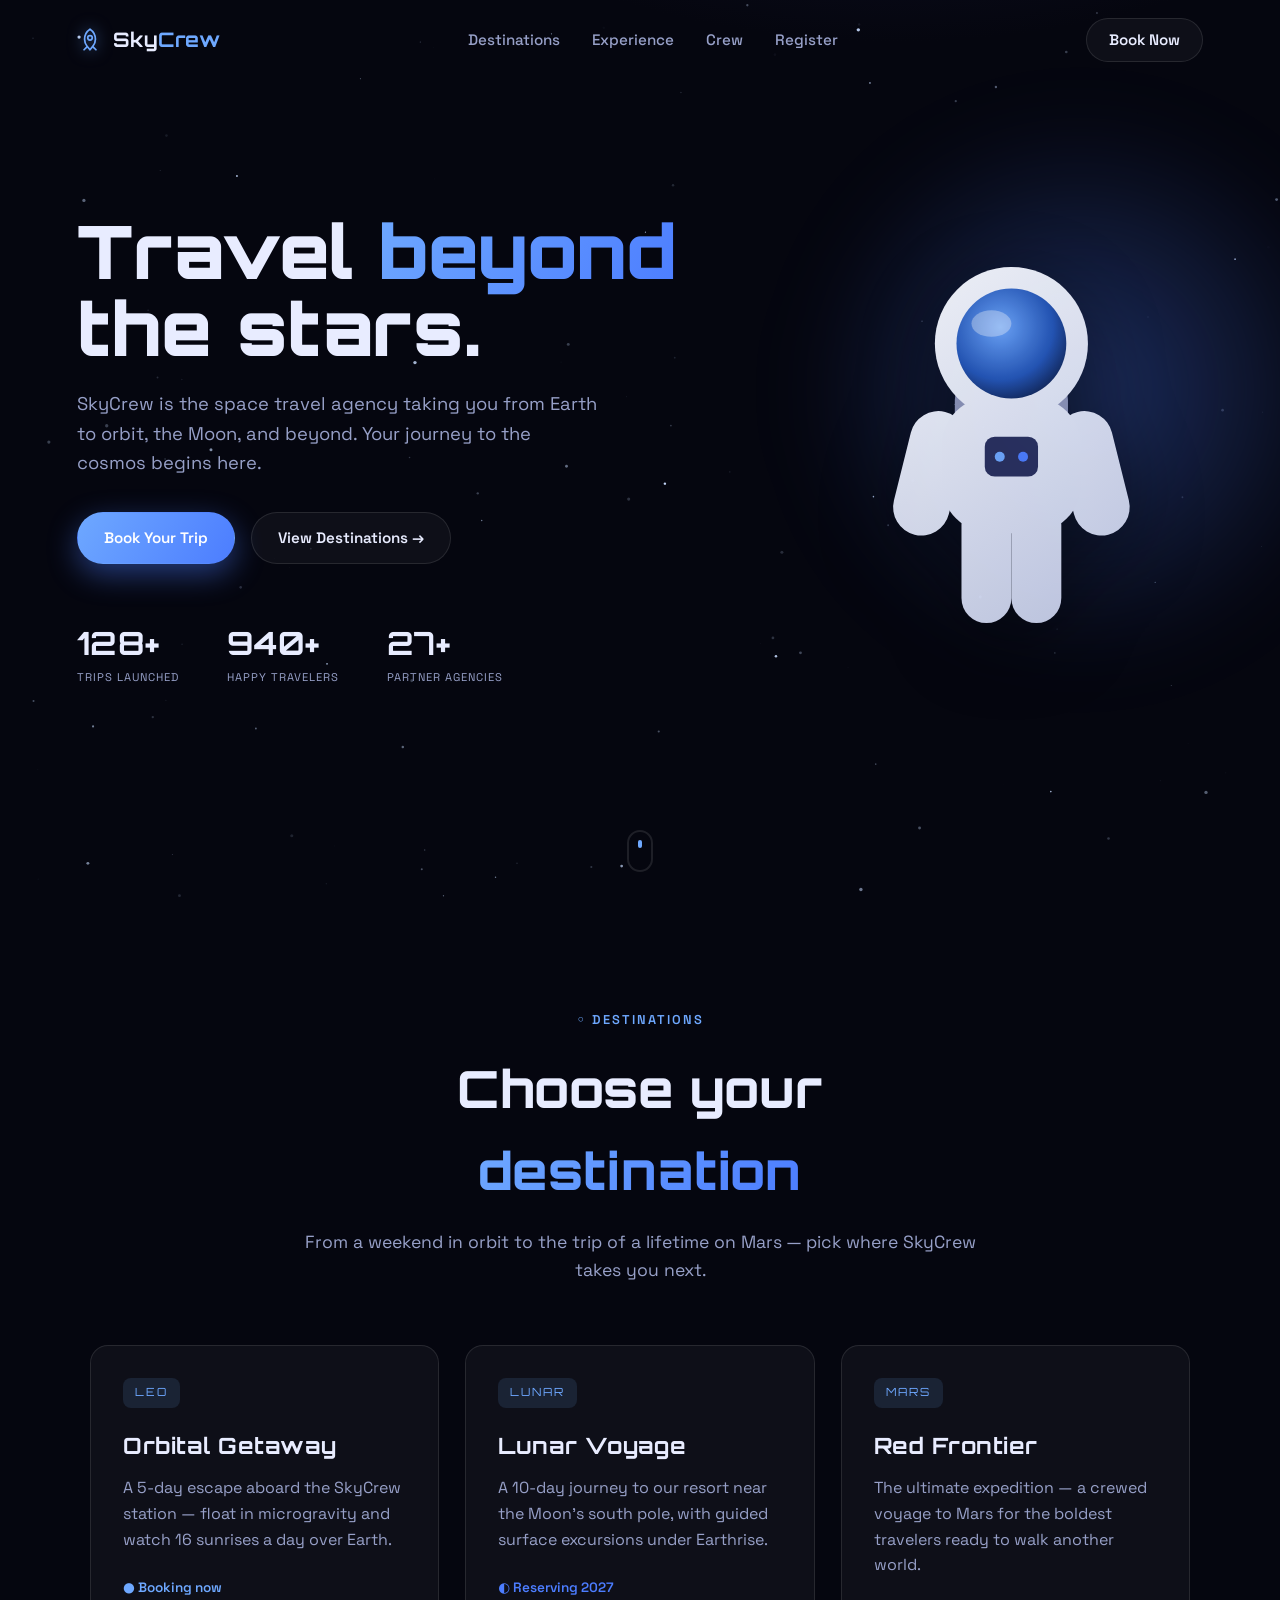
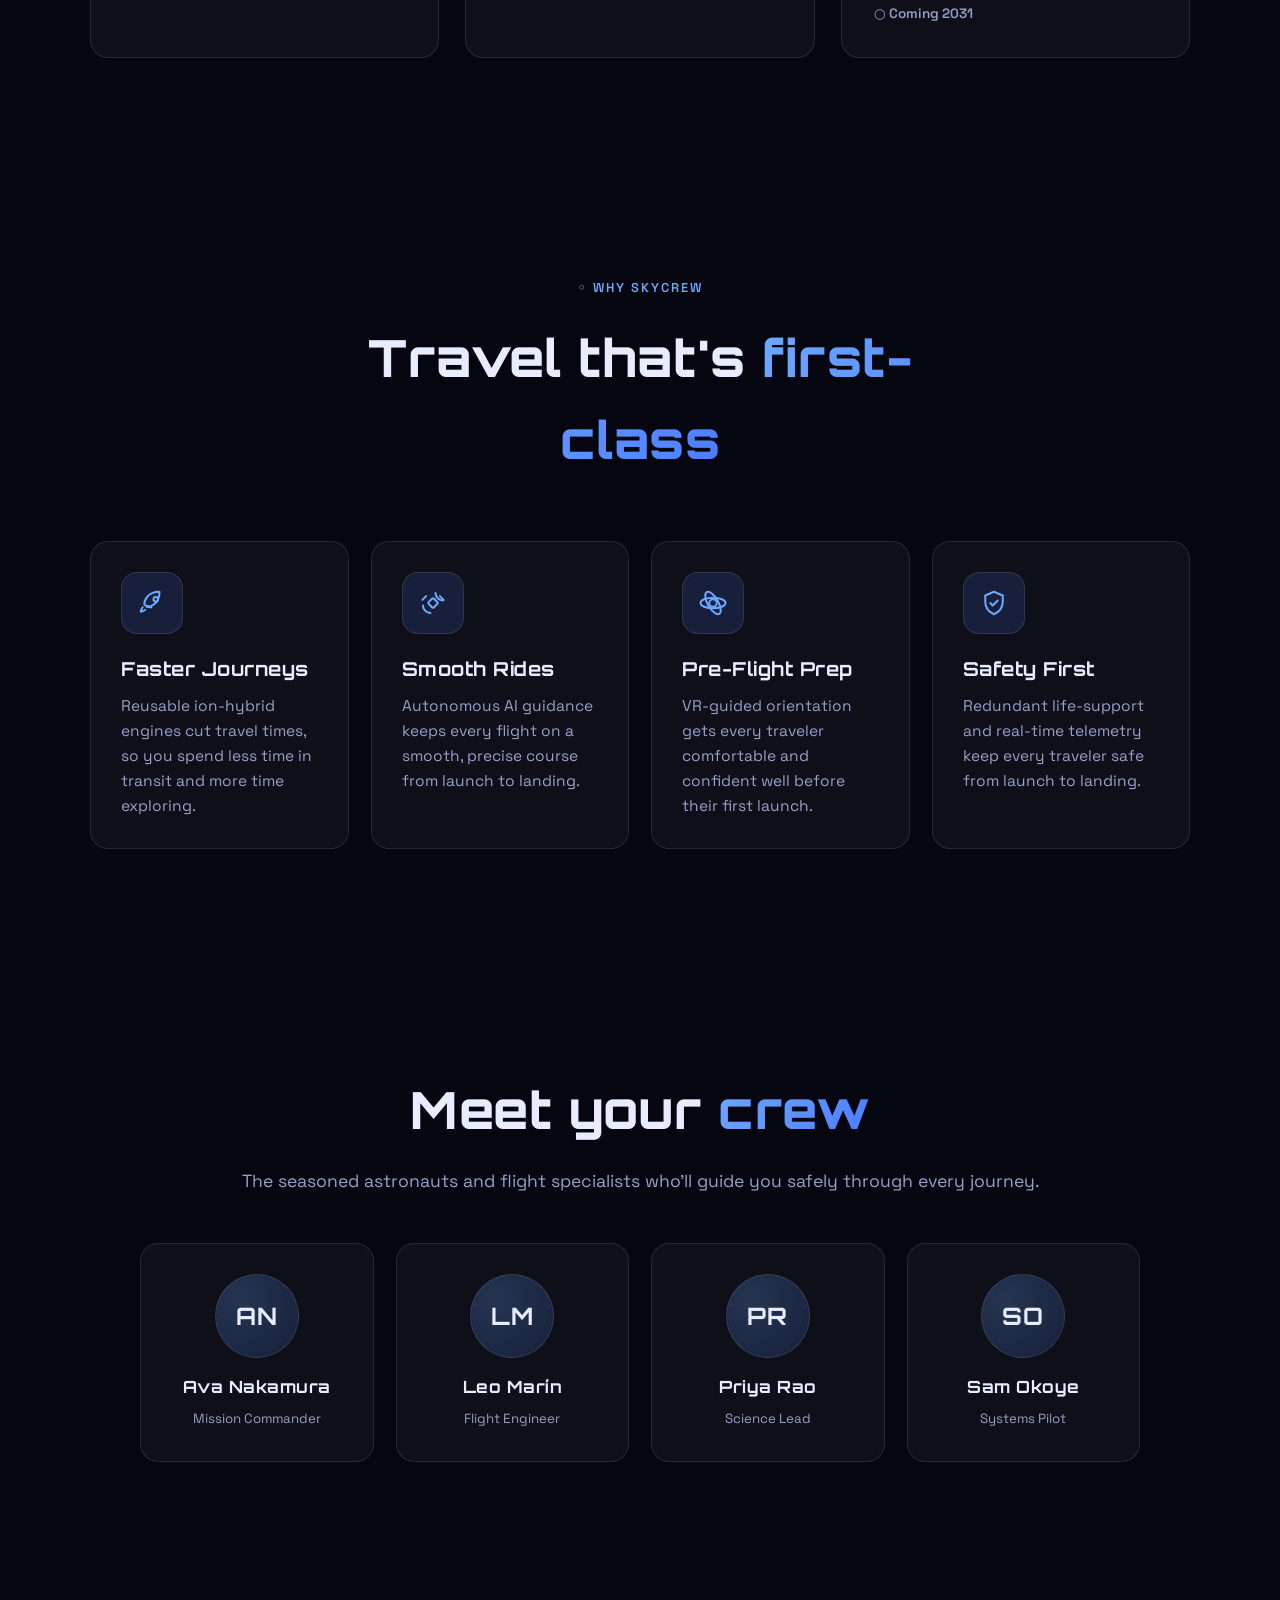
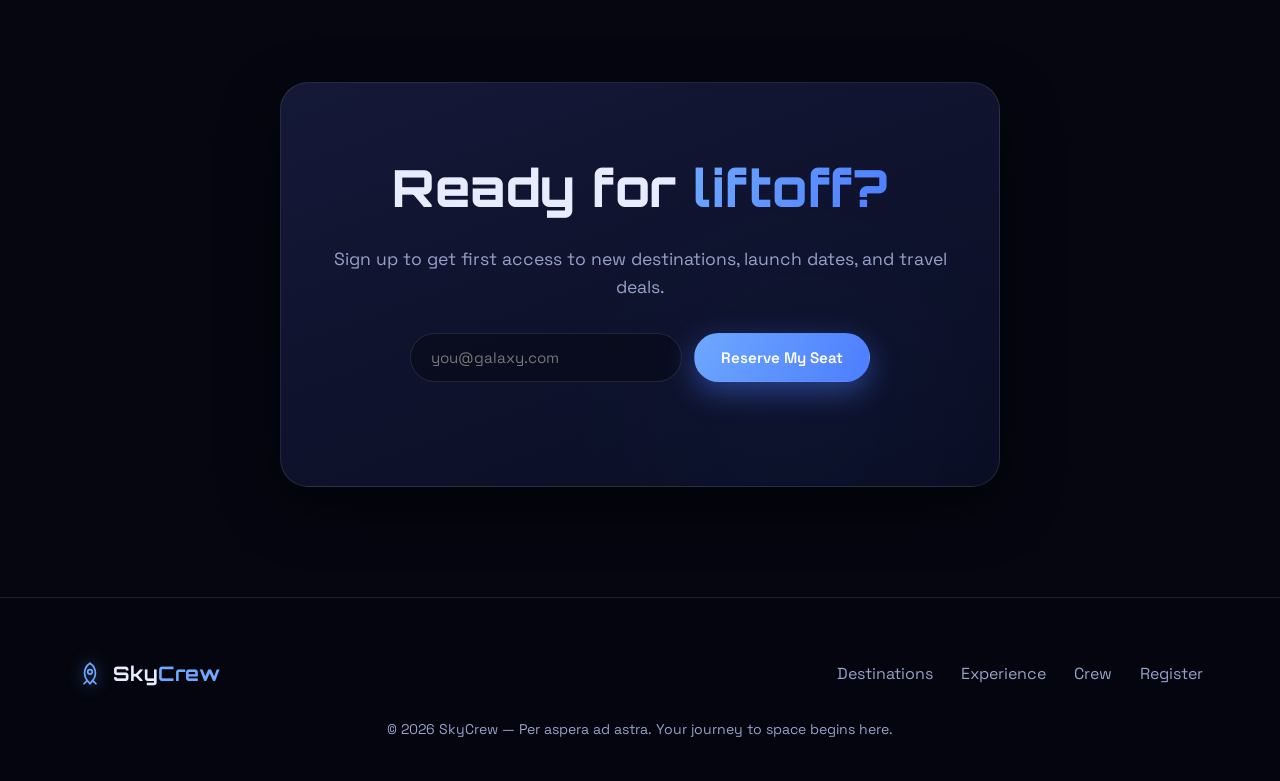
==== commit b1665085: "rebrand SkyCrew as a space travel agency Reword landing and registration copy from astronaut recruit" ====
--- a/index.html
+++ b/index.html
@@ -3,8 +3,8 @@
 <head>
   <meta charset="UTF-8" />
   <meta name="viewport" content="width=device-width, initial-scale=1.0" />
-  <title>SkyCrew — Explore Beyond the Stars</title>
-  <meta name="description" content="SkyCrew is your gateway to the cosmos. Join the crew, explore the universe, and pioneer the next era of space travel." />
+  <title>SkyCrew — Space Travel Agency</title>
+  <meta name="description" content="SkyCrew is a space travel agency taking you from Earth to orbit, the Moon, and beyond. Book your journey to the cosmos today." />
   <link rel="preconnect" href="https://fonts.googleapis.com" />
   <link rel="preconnect" href="https://fonts.gstatic.com" crossorigin />
   <link href="https://fonts.googleapis.com/css2?family=Orbitron:wght@500;700;900&family=Space+Grotesk:wght@300;400;500;600;700&display=swap" rel="stylesheet" />
@@ -27,12 +27,12 @@
       <span class="logo-text">Sky<span>Crew</span></span>
     </a>
     <nav class="nav-links" id="navLinks">
-      <a href="#missions">Missions</a>
-      <a href="#features">Features</a>
+      <a href="#destinations">Destinations</a>
+      <a href="#features">Experience</a>
       <a href="#crew">Crew</a>
       <a href="register.html">Register</a>
     </nav>
-    <a href="register.html" class="btn btn-nav">Launch</a>
+    <a href="register.html" class="btn btn-nav">Book Now</a>
     <button class="menu-toggle" id="menuToggle" aria-label="Toggle menu">
       <span></span><span></span><span></span>
     </button>
@@ -42,16 +42,16 @@
   <section class="hero" id="home">
     <div class="hero-glow"></div>
     <div class="hero-content">
-      <h1 class="reveal">Explore <span class="grad">beyond</span><br />the stars.</h1>
-      <p class="hero-sub reveal">SkyCrew unites explorers, engineers, and dreamers to pioneer
-        the next era of human spaceflight. Your journey to the cosmos begins here.</p>
+      <h1 class="reveal">Travel <span class="grad">beyond</span><br />the stars.</h1>
+      <p class="hero-sub reveal">SkyCrew is the space travel agency taking you from Earth to orbit,
+        the Moon, and beyond. Your journey to the cosmos begins here.</p>
       <div class="hero-actions reveal">
-        <a href="#join" class="btn btn-primary">Join the Crew</a>
-        <a href="#missions" class="btn btn-ghost">View Missions →</a>
+        <a href="register.html" class="btn btn-primary">Book Your Trip</a>
+        <a href="#destinations" class="btn btn-ghost">View Destinations →</a>
       </div>
       <div class="hero-stats reveal">
-        <div class="stat"><span class="num" data-target="128">0</span><small>Missions Flown</small></div>
-        <div class="stat"><span class="num" data-target="94">0</span><small>Crew Members</small></div>
+        <div class="stat"><span class="num" data-target="128">0</span><small>Trips Launched</small></div>
+        <div class="stat"><span class="num" data-target="940">0</span><small>Happy Travelers</small></div>
         <div class="stat"><span class="num" data-target="27">0</span><small>Partner Agencies</small></div>
       </div>
     </div>
@@ -93,31 +93,31 @@
     <div class="scroll-cue" aria-hidden="true"><span></span></div>
   </section>
 
-  <!-- Missions -->
-  <section class="section" id="missions">
+  <!-- Destinations -->
+  <section class="section" id="destinations">
     <div class="section-head reveal">
-      <p class="eyebrow">◦ Missions</p>
-      <h2>Charting the <span class="grad">unknown</span></h2>
-      <p class="section-sub">From low-earth orbit to the outer belt, every SkyCrew mission pushes the boundary of what's possible.</p>
+      <p class="eyebrow">◦ Destinations</p>
+      <h2>Choose your <span class="grad">destination</span></h2>
+      <p class="section-sub">From a weekend in orbit to the trip of a lifetime on Mars — pick where SkyCrew takes you next.</p>
     </div>
     <div class="mission-grid">
       <article class="mission-card reveal">
         <div class="mission-badge">LEO</div>
-        <h3>Orbital Horizon</h3>
-        <p>A 90-day residency aboard the SkyCrew station, running microgravity research and Earth observation.</p>
-        <span class="mission-status live">● Active</span>
+        <h3>Orbital Getaway</h3>
+        <p>A 5-day escape aboard the SkyCrew station — float in microgravity and watch 16 sunrises a day over Earth.</p>
+        <span class="mission-status live">● Booking now</span>
       </article>
       <article class="mission-card reveal">
         <div class="mission-badge">LUNAR</div>
-        <h3>Selene Gateway</h3>
-        <p>Establishing a sustainable lunar outpost near the south pole to prepare for deep-space transit.</p>
-        <span class="mission-status prep">◐ Preparing</span>
+        <h3>Lunar Voyage</h3>
+        <p>A 10-day journey to our resort near the Moon's south pole, with guided surface excursions under Earthrise.</p>
+        <span class="mission-status prep">◐ Reserving 2027</span>
       </article>
       <article class="mission-card reveal">
         <div class="mission-badge">MARS</div>
         <h3>Red Frontier</h3>
-        <p>The first crewed transit to Mars, carrying habitats, rovers, and the tools to build a second home.</p>
-        <span class="mission-status planned">○ Planned 2031</span>
+        <p>The ultimate expedition — a crewed voyage to Mars for the boldest travelers ready to walk another world.</p>
+        <span class="mission-status planned">○ Coming 2031</span>
       </article>
     </div>
   </section>
@@ -126,7 +126,7 @@
   <section class="section" id="features">
     <div class="section-head reveal">
       <p class="eyebrow">◦ Why SkyCrew</p>
-      <h2>Built for the <span class="grad">bold</span></h2>
+      <h2>Travel that's <span class="grad">first-class</span></h2>
     </div>
     <div class="feature-grid">
       <div class="feature reveal">
@@ -136,8 +136,8 @@
             <circle cx="15" cy="9" r="1.8" stroke="currentColor" stroke-width="1.6"/>
           </svg>
         </div>
-        <h3>Next-Gen Propulsion</h3>
-        <p>Reusable ion-hybrid engines that cut transit times and slash the cost of reaching orbit.</p>
+        <h3>Faster Journeys</h3>
+        <p>Reusable ion-hybrid engines cut travel times, so you spend less time in transit and more time exploring.</p>
       </div>
       <div class="feature reveal">
         <div class="feature-icon">
@@ -146,8 +146,8 @@
             <path d="m6.5 6.5-3 3m14-3 3 3M4 14c0 3.3 2.7 6 6 6m10-10c-3.3 0-6-2.7-6-6" stroke="currentColor" stroke-width="1.6" stroke-linecap="round"/>
           </svg>
         </div>
-        <h3>Smart Navigation</h3>
-        <p>Autonomous AI guidance keeps every vessel on course through the harshest deep-space conditions.</p>
+        <h3>Smooth Rides</h3>
+        <p>Autonomous AI guidance keeps every flight on a smooth, precise course from launch to landing.</p>
       </div>
       <div class="feature reveal">
         <div class="feature-icon">
@@ -157,8 +157,8 @@
             <ellipse cx="12" cy="12" rx="10" ry="4.2" transform="rotate(60 12 12)" stroke="currentColor" stroke-width="1.6"/>
           </svg>
         </div>
-        <h3>Immersive Training</h3>
-        <p>VR-driven simulations prepare every crew member for launch, docking, and EVA before they fly.</p>
+        <h3>Pre-Flight Prep</h3>
+        <p>VR-guided orientation gets every traveler comfortable and confident well before their first launch.</p>
       </div>
       <div class="feature reveal">
         <div class="feature-icon">
@@ -167,8 +167,8 @@
             <path d="m9 12 2 2 4-4" stroke="currentColor" stroke-width="1.6" stroke-linecap="round" stroke-linejoin="round"/>
           </svg>
         </div>
-        <h3>Crew Safety First</h3>
-        <p>Redundant life-support and real-time telemetry monitor every heartbeat from launch to landing.</p>
+        <h3>Safety First</h3>
+        <p>Redundant life-support and real-time telemetry keep every traveler safe from launch to landing.</p>
       </div>
     </div>
   </section>
@@ -176,8 +176,8 @@
   <!-- Crew / CTA -->
   <section class="section crew-band" id="crew">
     <div class="crew-inner reveal">
-      <h2>Meet the <span class="grad">crew</span></h2>
-      <p class="section-sub">A global team of astronauts, scientists, and engineers driven by one mission — to explore.</p>
+      <h2>Meet your <span class="grad">crew</span></h2>
+      <p class="section-sub">The seasoned astronauts and flight specialists who'll guide you safely through every journey.</p>
       <div class="crew-grid">
         <div class="crew-card"><div class="avatar" data-initials="AN"></div><h4>Ava Nakamura</h4><small>Mission Commander</small></div>
         <div class="crew-card"><div class="avatar" data-initials="LM"></div><h4>Leo Marín</h4><small>Flight Engineer</small></div>
@@ -192,7 +192,7 @@
     <div class="join-card reveal">
       <div class="hero-glow"></div>
       <h2>Ready for <span class="grad">liftoff?</span></h2>
-      <p class="section-sub">Sign up and be first in line for the next SkyCrew expedition briefing.</p>
+      <p class="section-sub">Sign up to get first access to new destinations, launch dates, and travel deals.</p>
       <form class="join-form" id="joinForm">
         <input type="email" id="emailInput" placeholder="you@galaxy.com" required />
         <button type="submit" class="btn btn-primary">Reserve My Seat</button>
@@ -215,13 +215,13 @@
         <span class="logo-text">Sky<span>Crew</span></span>
       </a>
       <div class="footer-links">
-        <a href="#missions">Missions</a>
-        <a href="#features">Features</a>
+        <a href="#destinations">Destinations</a>
+        <a href="#features">Experience</a>
         <a href="#crew">Crew</a>
         <a href="register.html">Register</a>
       </div>
     </div>
-    <p class="footer-copy">© 2026 SkyCrew — Per aspera ad astra. Built for explorers.</p>
+    <p class="footer-copy">© 2026 SkyCrew — Per aspera ad astra. Your journey to space begins here.</p>
   </footer>
 
   <script src="script.js"></script>
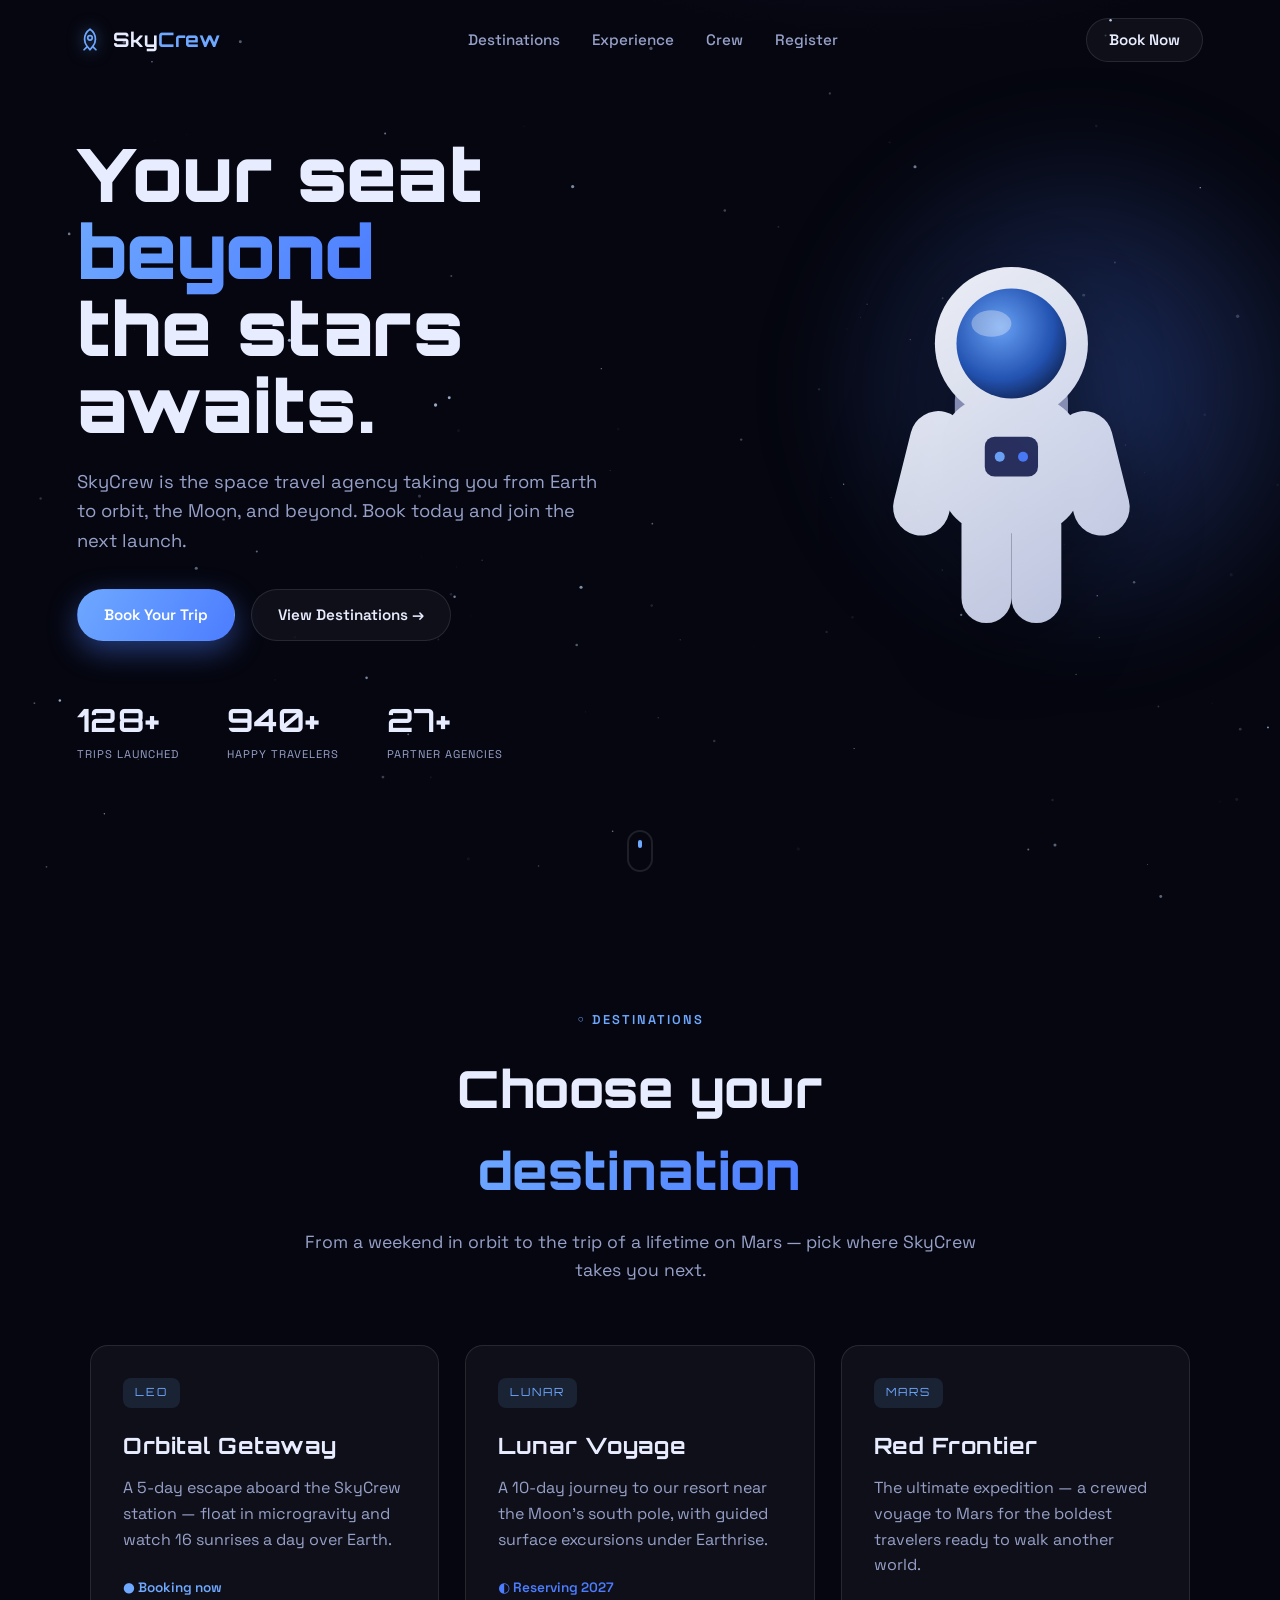
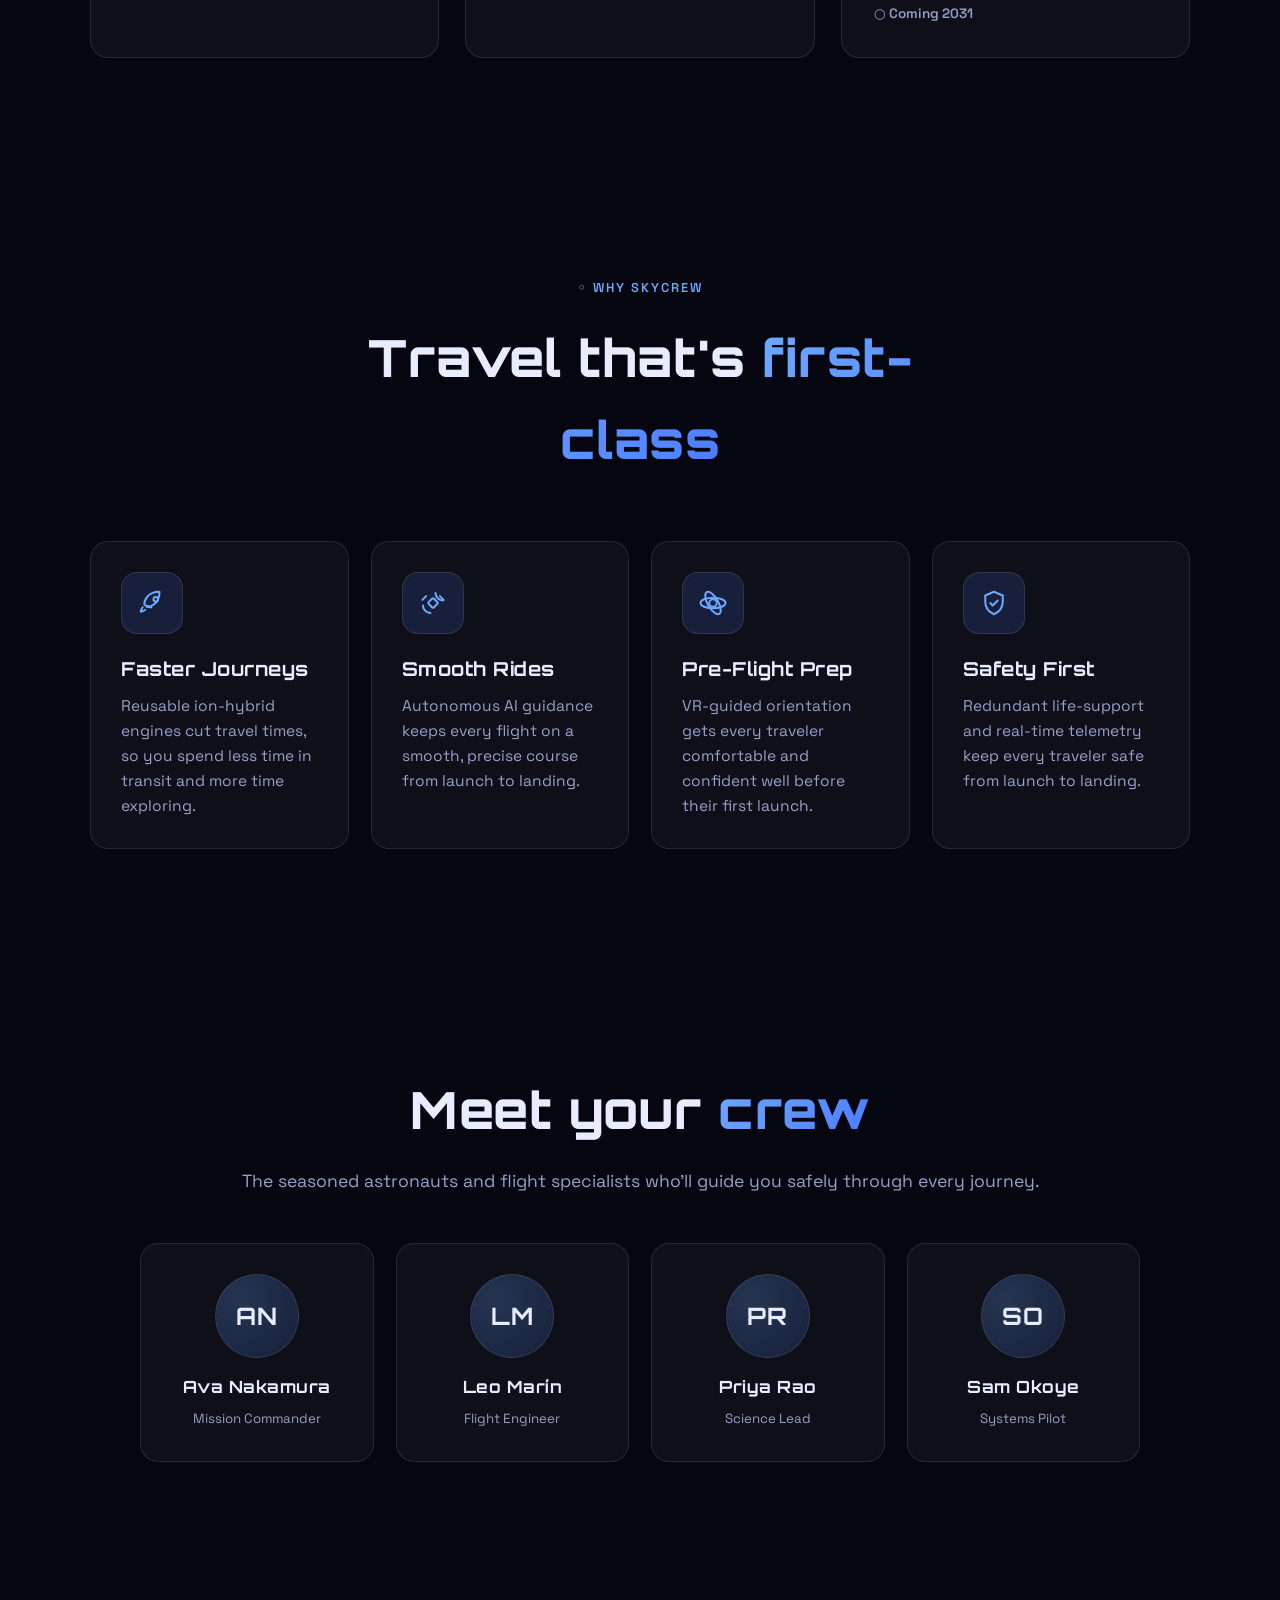
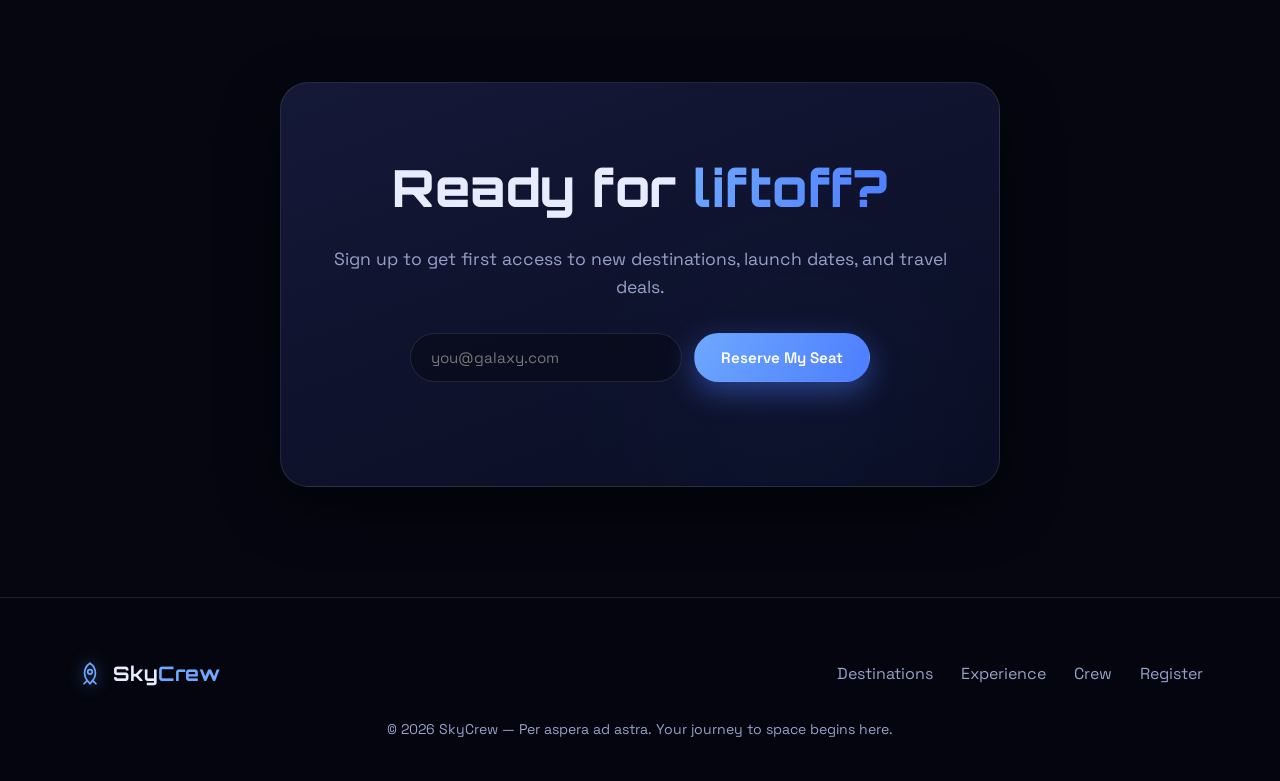
==== commit 8492c21b: "Update homepage hero copy to a booking-focused headline" ====
--- a/index.html
+++ b/index.html
@@ -42,9 +42,9 @@
   <section class="hero" id="home">
     <div class="hero-glow"></div>
     <div class="hero-content">
-      <h1 class="reveal">Travel <span class="grad">beyond</span><br />the stars.</h1>
+      <h1 class="reveal">Your seat <span class="grad">beyond</span><br />the stars awaits.</h1>
       <p class="hero-sub reveal">SkyCrew is the space travel agency taking you from Earth to orbit,
-        the Moon, and beyond. Your journey to the cosmos begins here.</p>
+        the Moon, and beyond. Book today and join the next launch.</p>
       <div class="hero-actions reveal">
         <a href="register.html" class="btn btn-primary">Book Your Trip</a>
         <a href="#destinations" class="btn btn-ghost">View Destinations →</a>
--- a/style.css
+++ b/style.css
@@ -385,11 +385,21 @@
 .auth-link { color: var(--accent-2); text-decoration: none; font-weight: 600; }
 .auth-link:hover { text-decoration: underline; }
 
-.register-form {
+.register-form,
+.login-form {
   display: grid;
   grid-template-columns: 1fr 1fr;
   gap: 18px 18px;
 }
+.login-form { grid-template-columns: 1fr; }
+.field-row {
+  display: flex;
+  align-items: center;
+  justify-content: space-between;
+  gap: 12px;
+  flex-wrap: wrap;
+}
+.field-row .field-check { grid-column: auto; }
 .field { display: flex; flex-direction: column; gap: 8px; }
 .field-full { grid-column: 1 / -1; }
 .field label { font-size: 0.85rem; font-weight: 600; color: var(--text); letter-spacing: 0.3px; }
@@ -438,8 +448,10 @@
   cursor: pointer;
 }
 .field-check input { width: 18px; height: 18px; accent-color: var(--accent); cursor: pointer; }
-.register-form .btn { width: 100%; }
-.register-form .form-note { text-align: center; margin-top: 4px; }
+.register-form .btn,
+.login-form .btn { width: 100%; }
+.register-form .form-note,
+.login-form .form-note { text-align: center; margin-top: 4px; }
 
 /* Footer */
 .footer { padding: 60px 6vw 40px; border-top: 1px solid var(--border); background: rgba(5,6,15,0.6); }
@@ -475,7 +487,8 @@
   .btn-nav { display: none; }
   .astronaut { opacity: 0.18; right: -4vw; }
   .hero-stats { gap: 28px; }
-  .register-form { grid-template-columns: 1fr; }
+  .register-form,
+  .login-form { grid-template-columns: 1fr; }
   .auth-shell { grid-template-columns: 1fr; }
   .auth-aside { display: none; }
   .auth-main { padding: 40px 6vw; min-height: 100vh; }
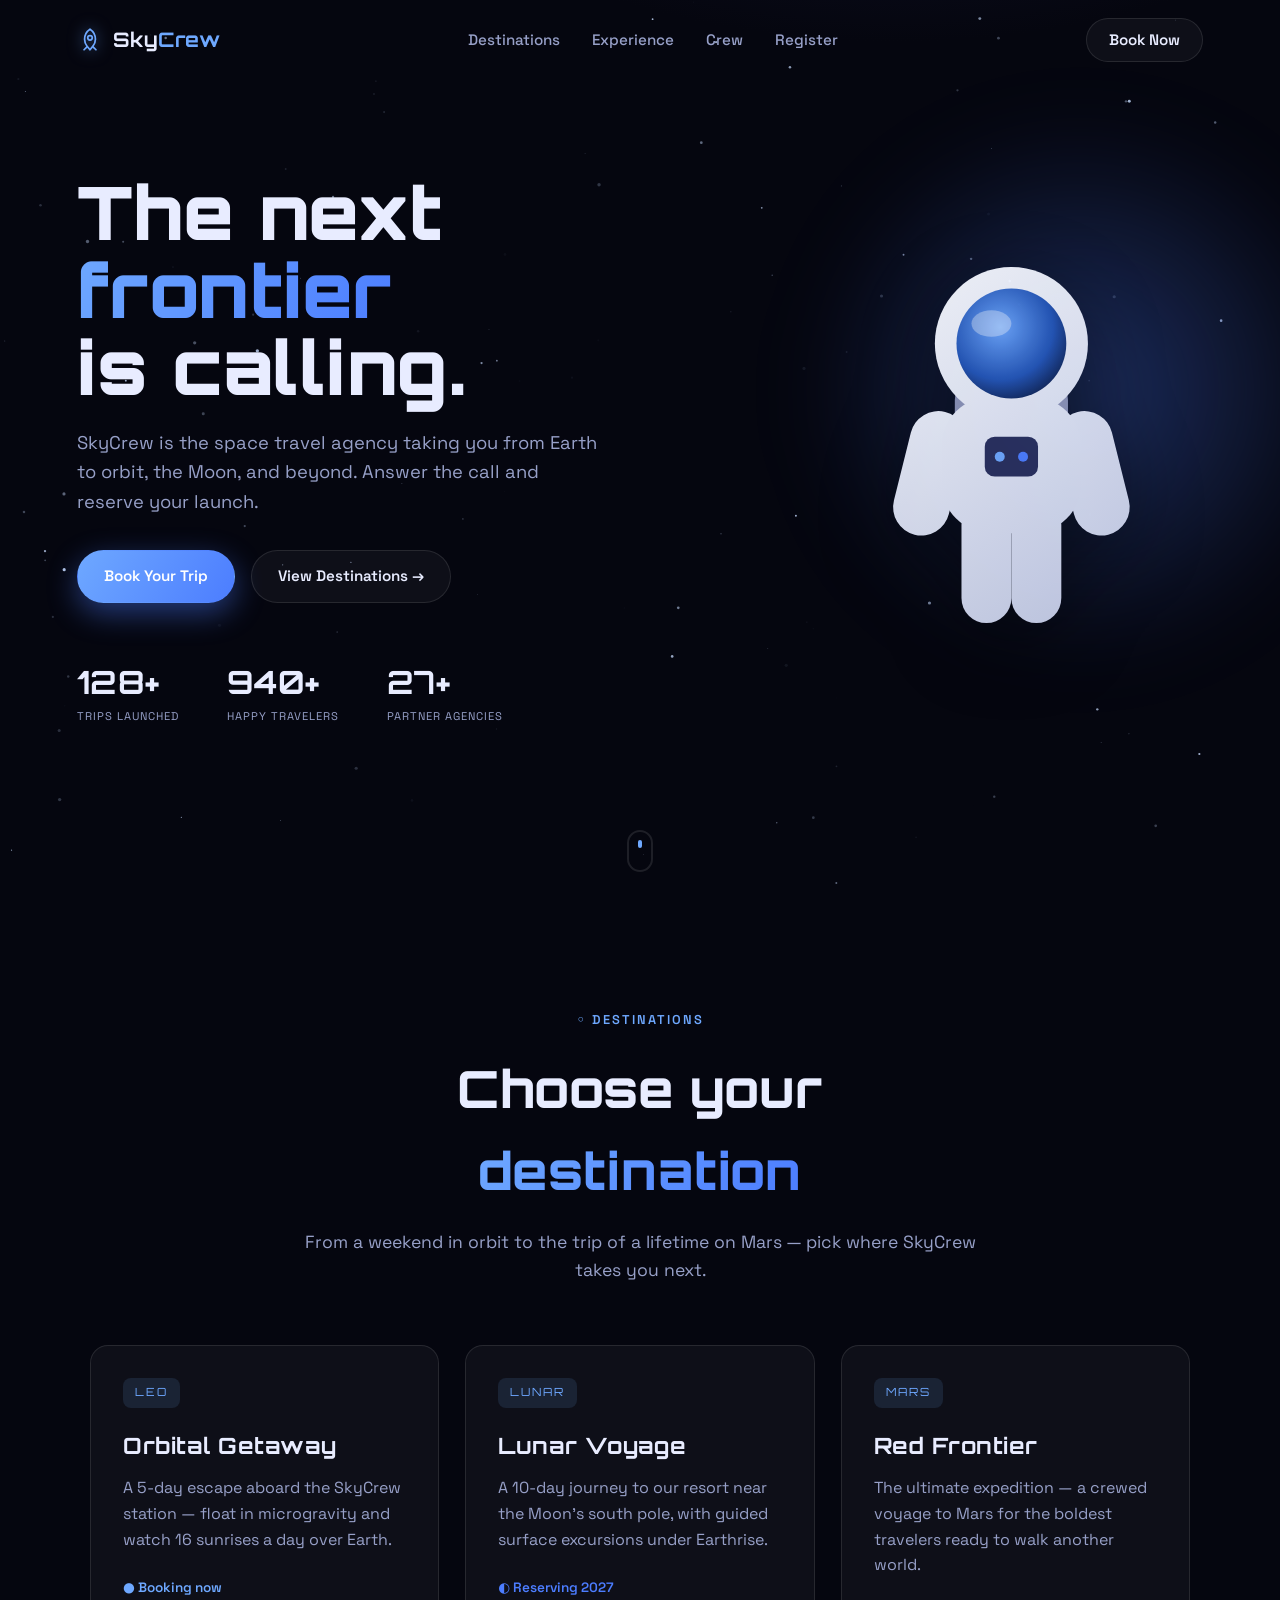
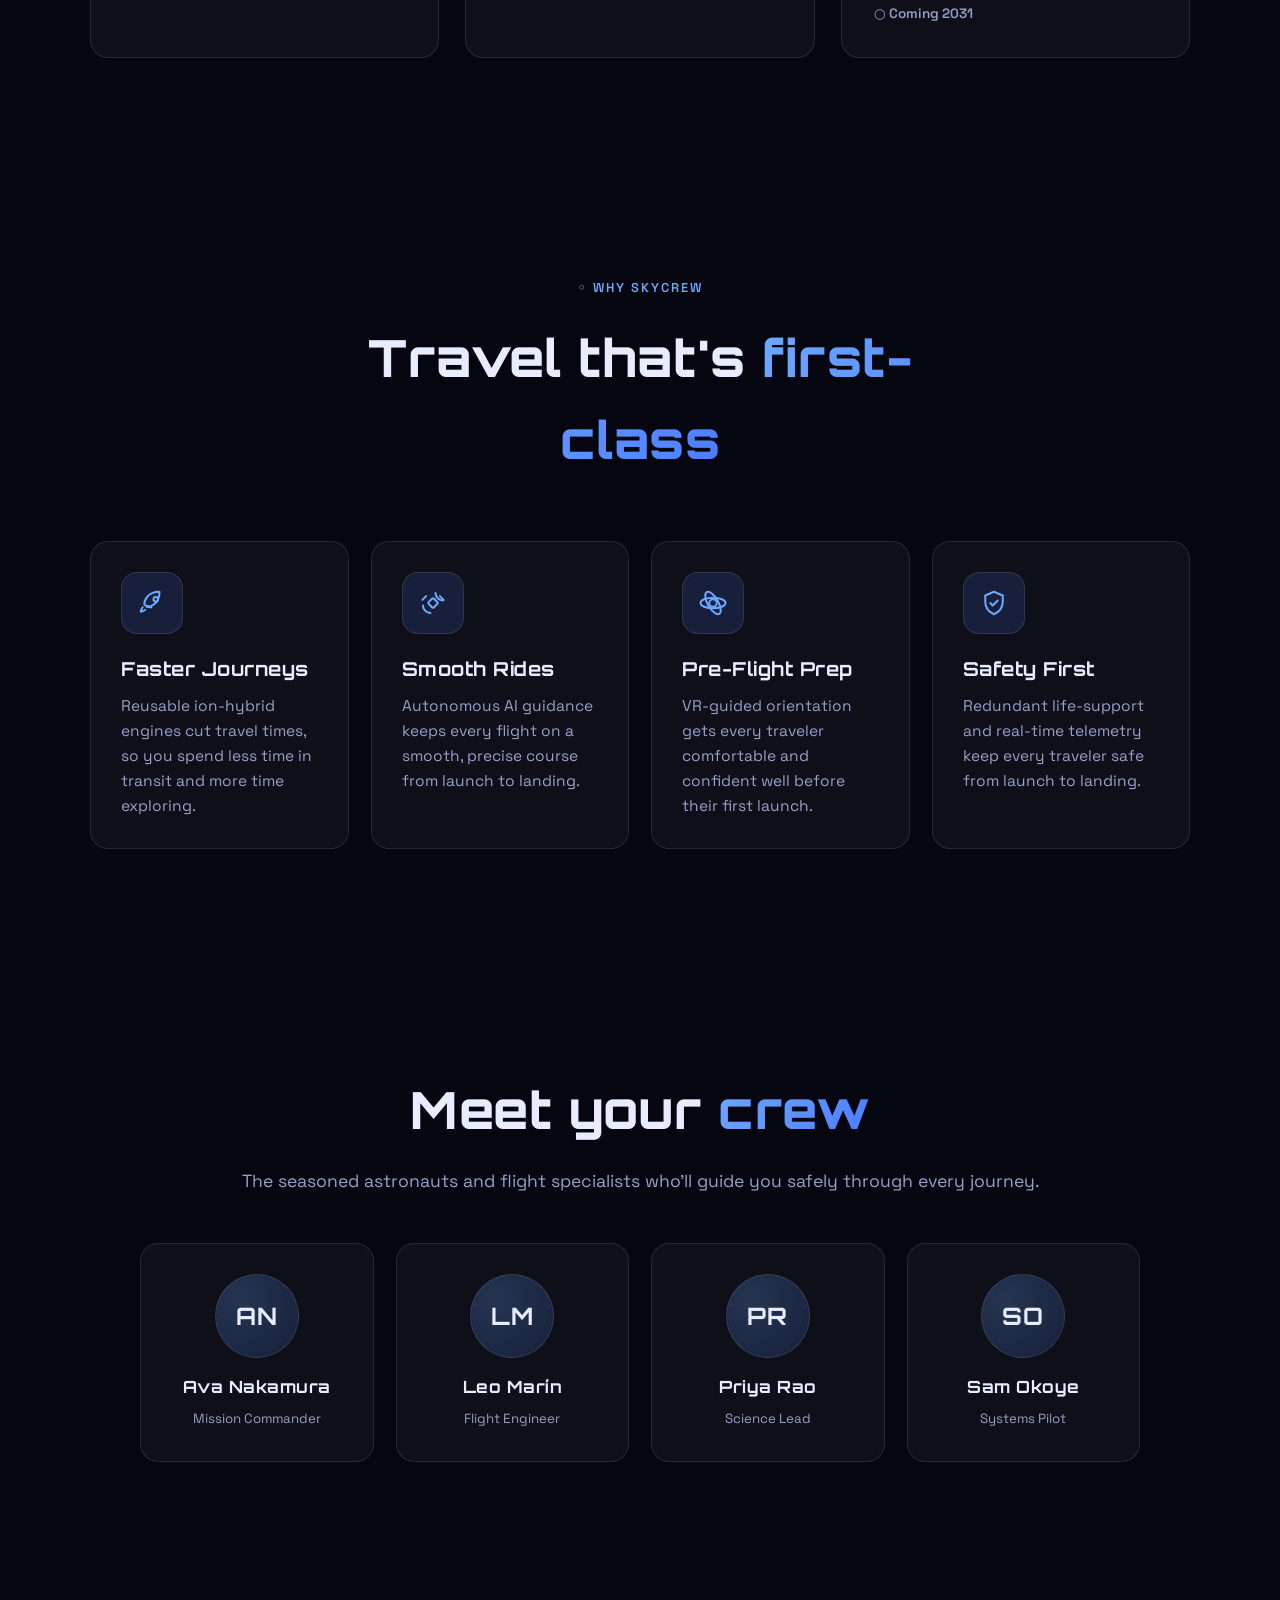
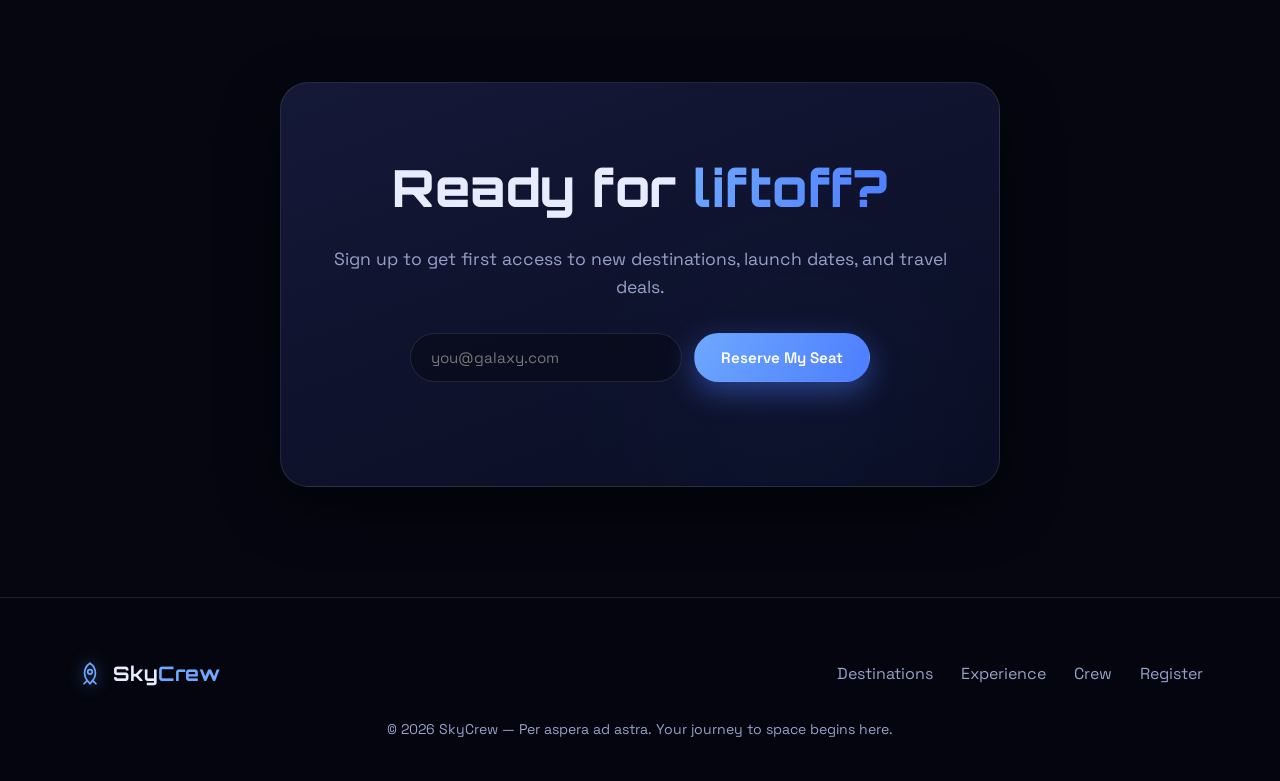
==== commit 2b1bbac5: "Update homepage hero headline" ====
--- a/index.html
+++ b/index.html
@@ -42,9 +42,9 @@
   <section class="hero" id="home">
     <div class="hero-glow"></div>
     <div class="hero-content">
-      <h1 class="reveal">Your seat <span class="grad">beyond</span><br />the stars awaits.</h1>
+      <h1 class="reveal">The next <span class="grad">frontier</span><br />is calling.</h1>
       <p class="hero-sub reveal">SkyCrew is the space travel agency taking you from Earth to orbit,
-        the Moon, and beyond. Book today and join the next launch.</p>
+        the Moon, and beyond. Answer the call and reserve your launch.</p>
       <div class="hero-actions reveal">
         <a href="register.html" class="btn btn-primary">Book Your Trip</a>
         <a href="#destinations" class="btn btn-ghost">View Destinations →</a>
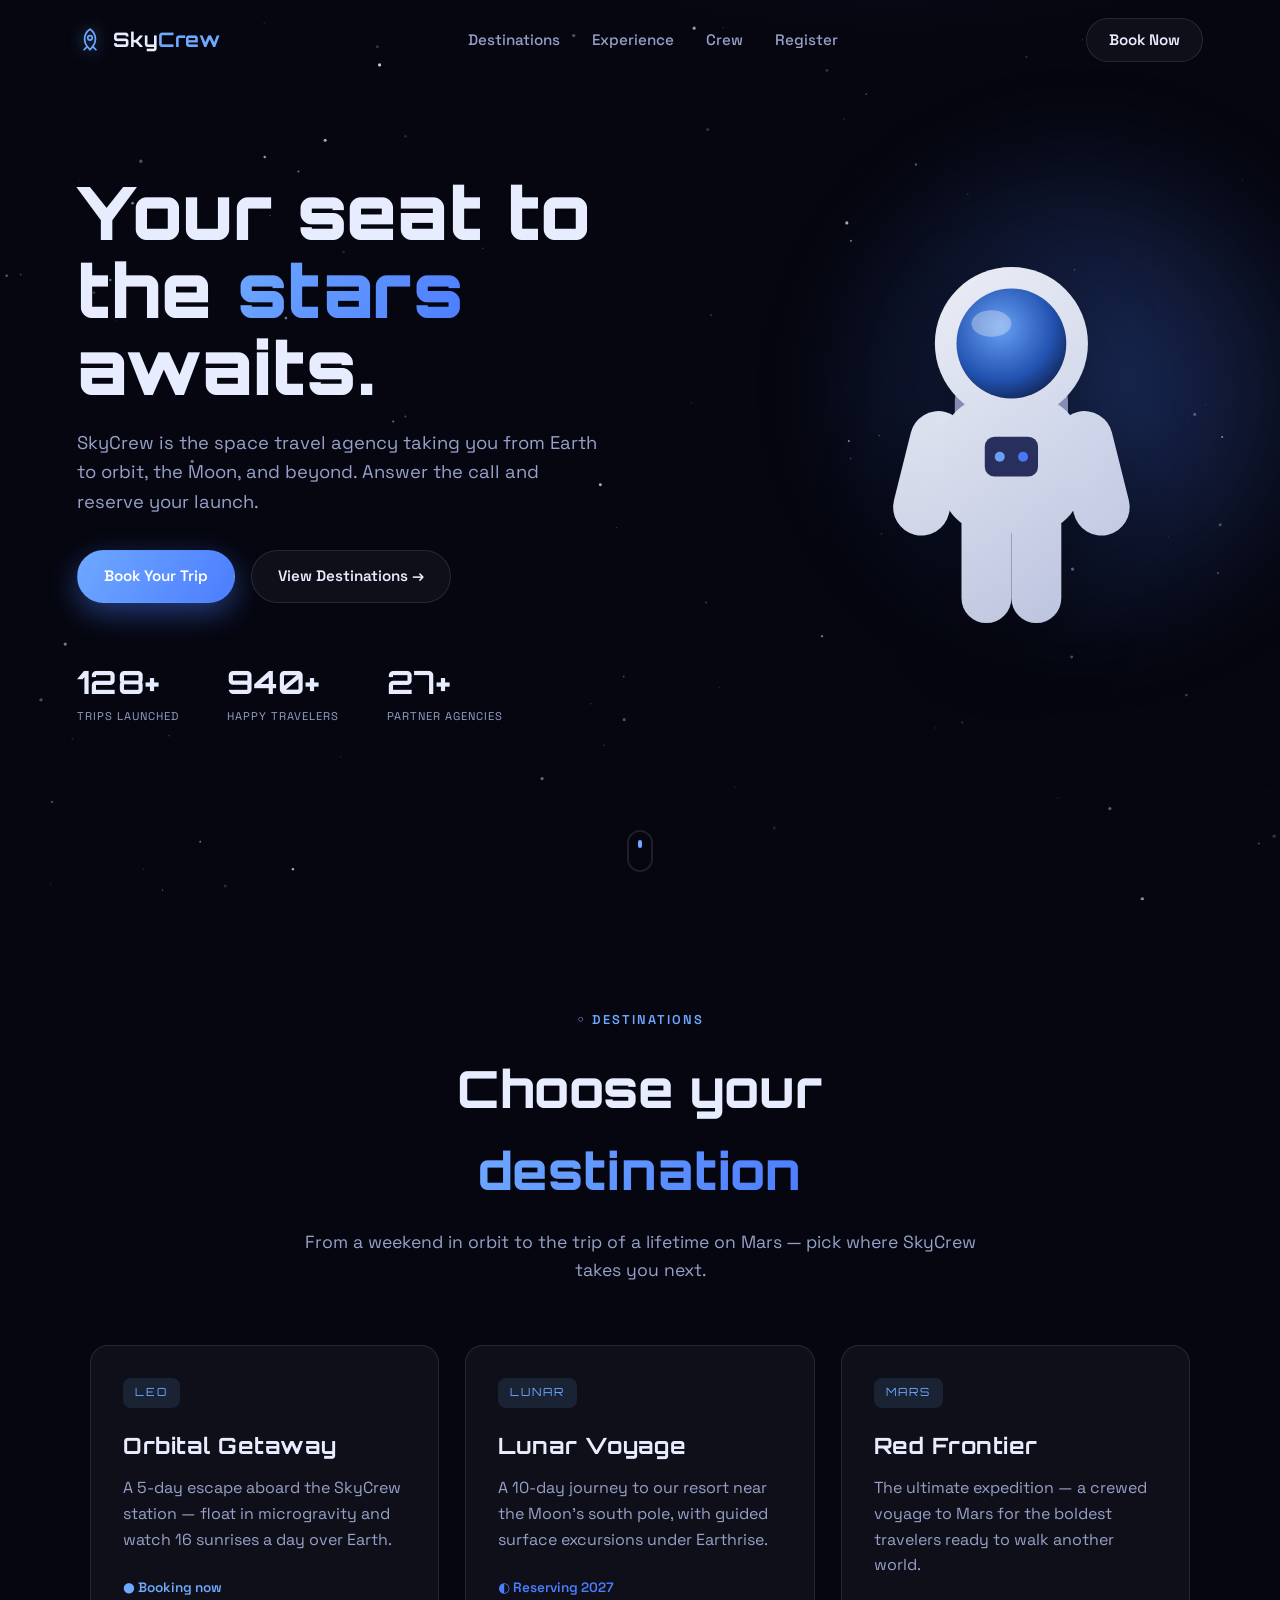
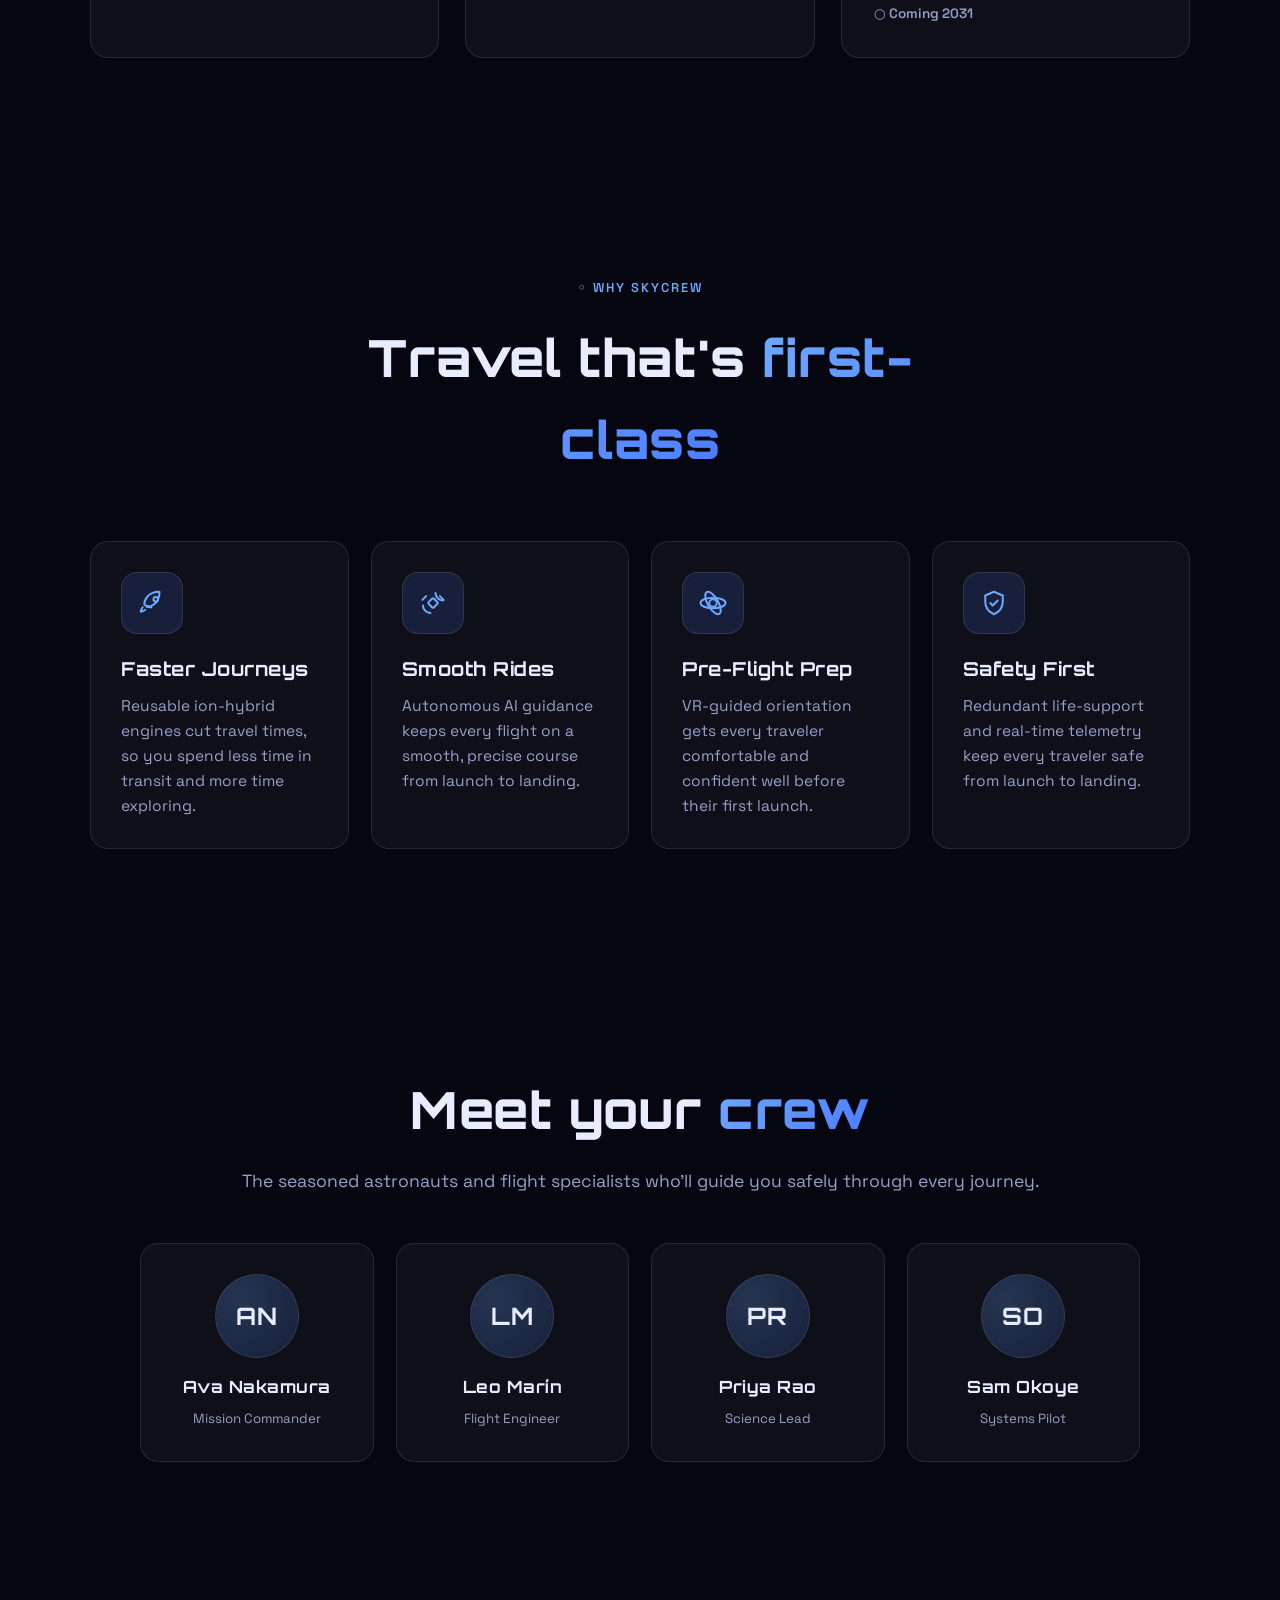
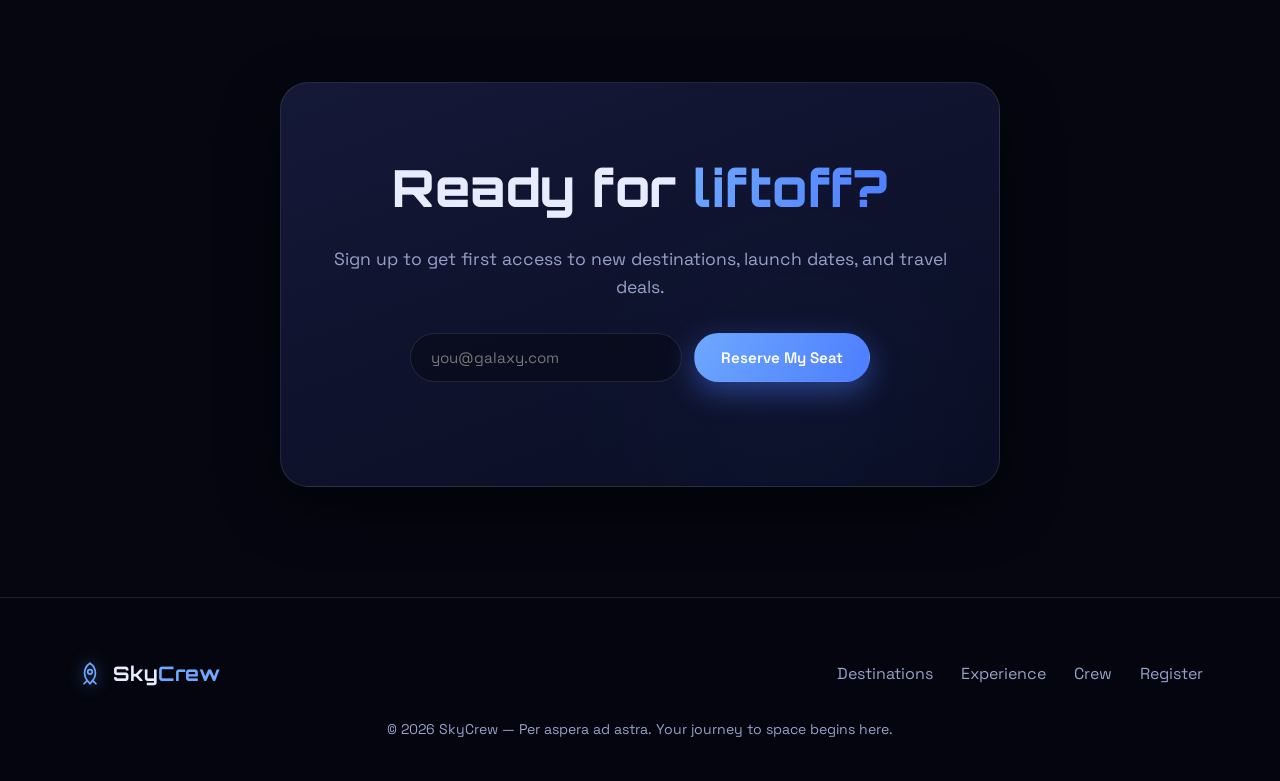
==== commit 67457499: "Update the hero headline to a new space-travel tagline." ====
--- a/index.html
+++ b/index.html
@@ -42,7 +42,7 @@
   <section class="hero" id="home">
     <div class="hero-glow"></div>
     <div class="hero-content">
-      <h1 class="reveal">The next <span class="grad">frontier</span><br />is calling.</h1>
+      <h1 class="reveal">Your seat to the <span class="grad">stars</span><br />awaits.</h1>
       <p class="hero-sub reveal">SkyCrew is the space travel agency taking you from Earth to orbit,
         the Moon, and beyond. Answer the call and reserve your launch.</p>
       <div class="hero-actions reveal">
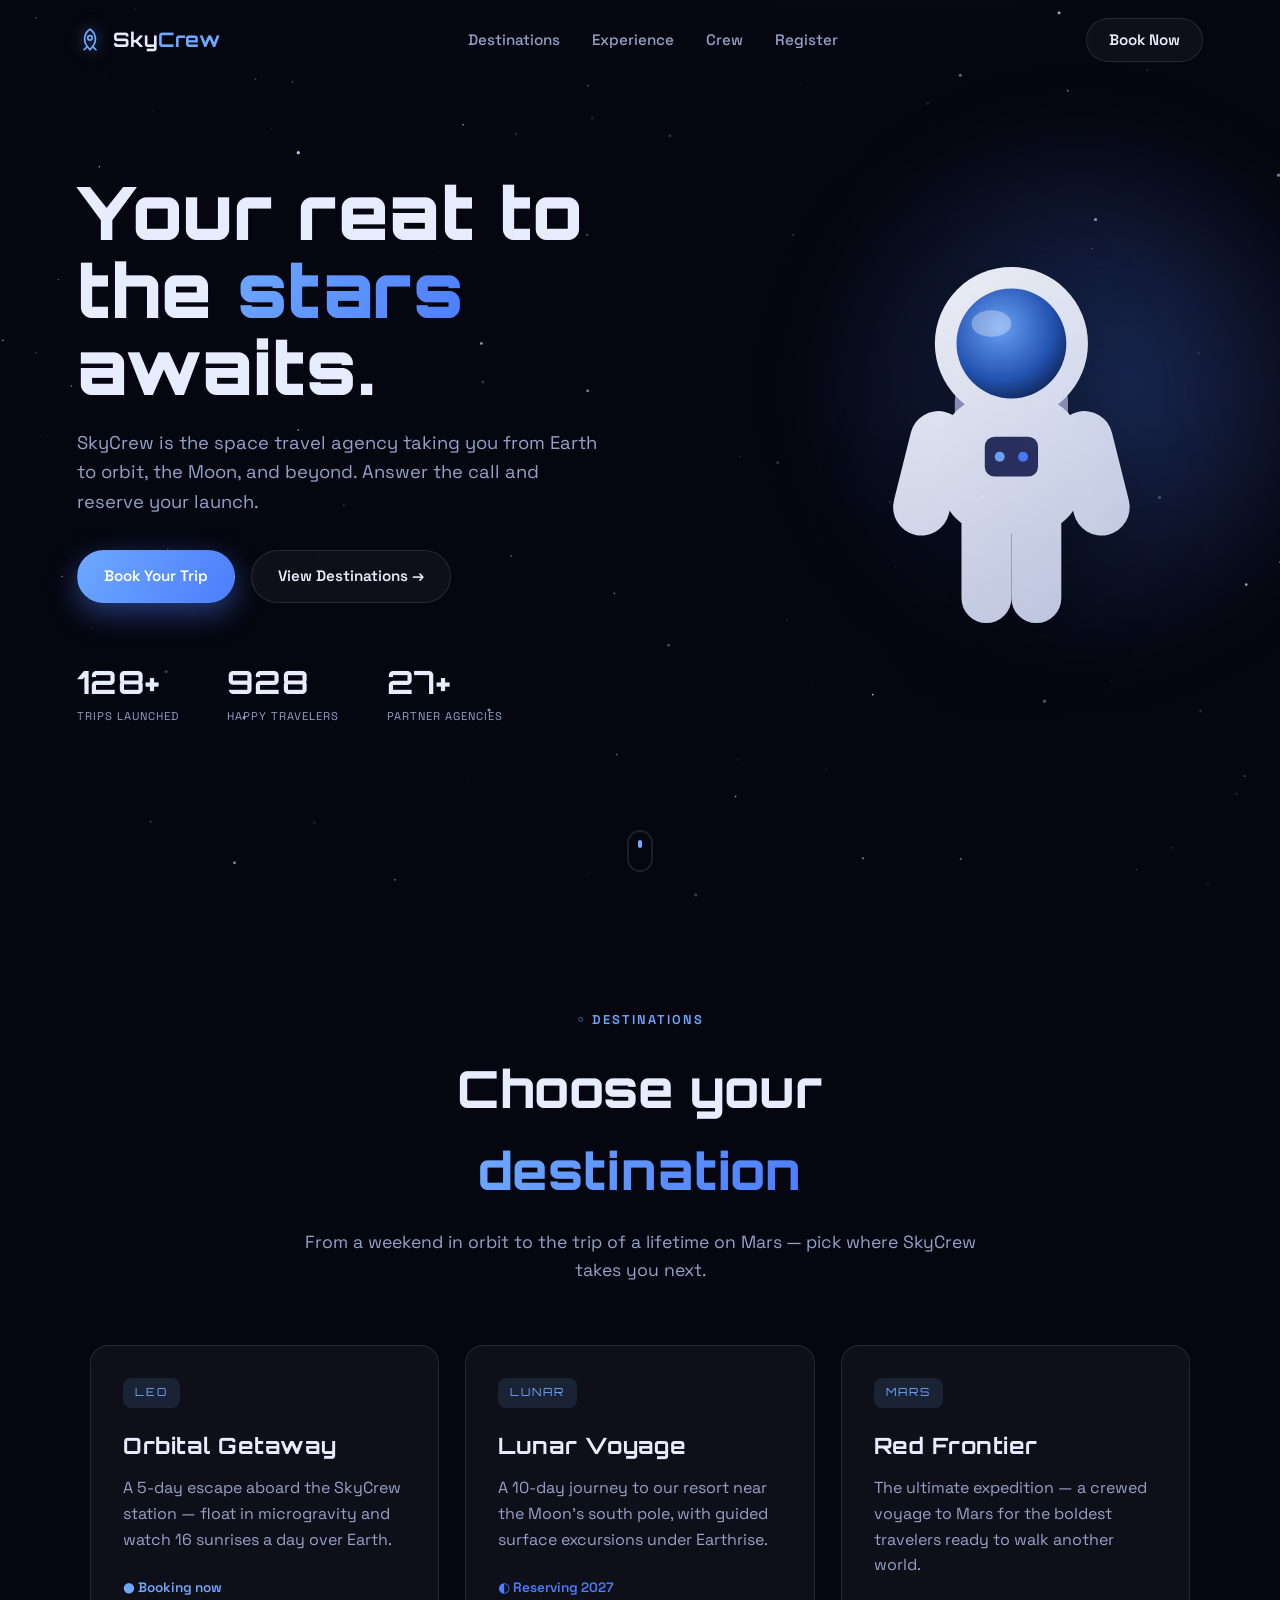
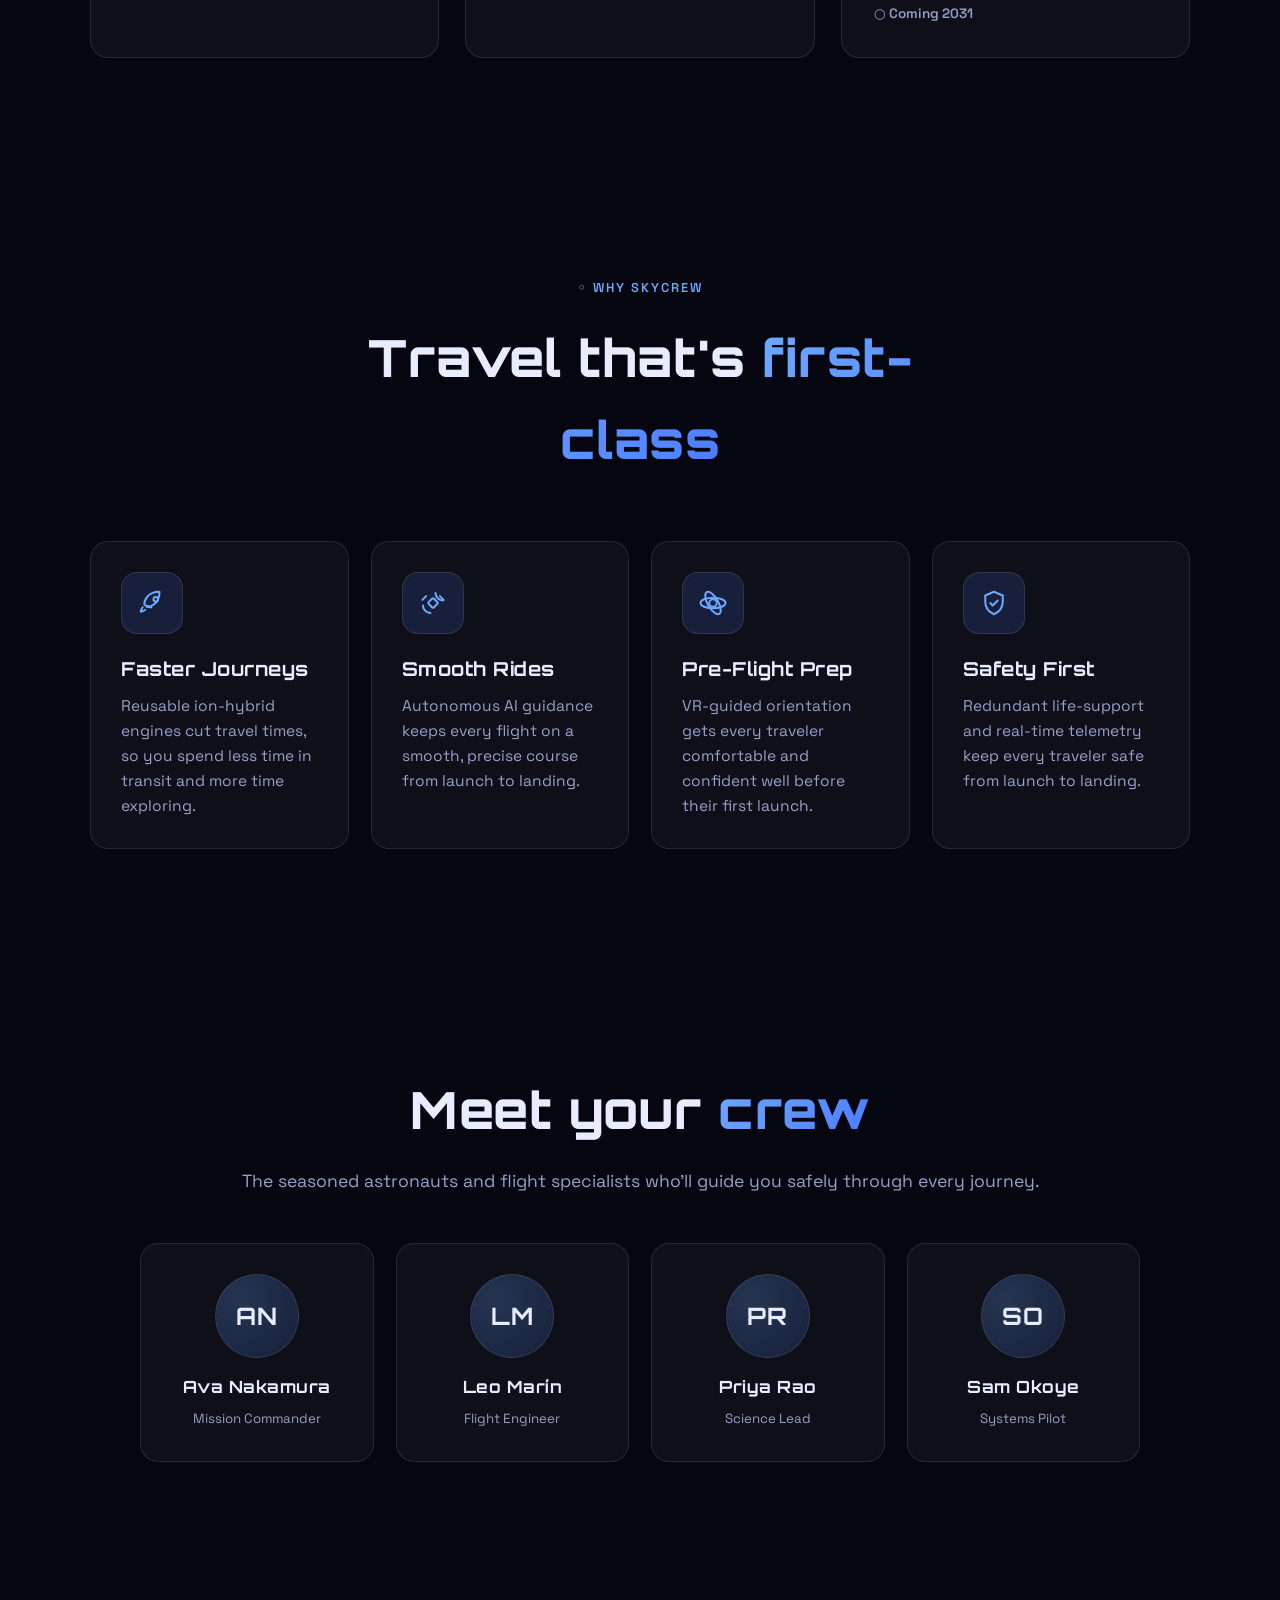
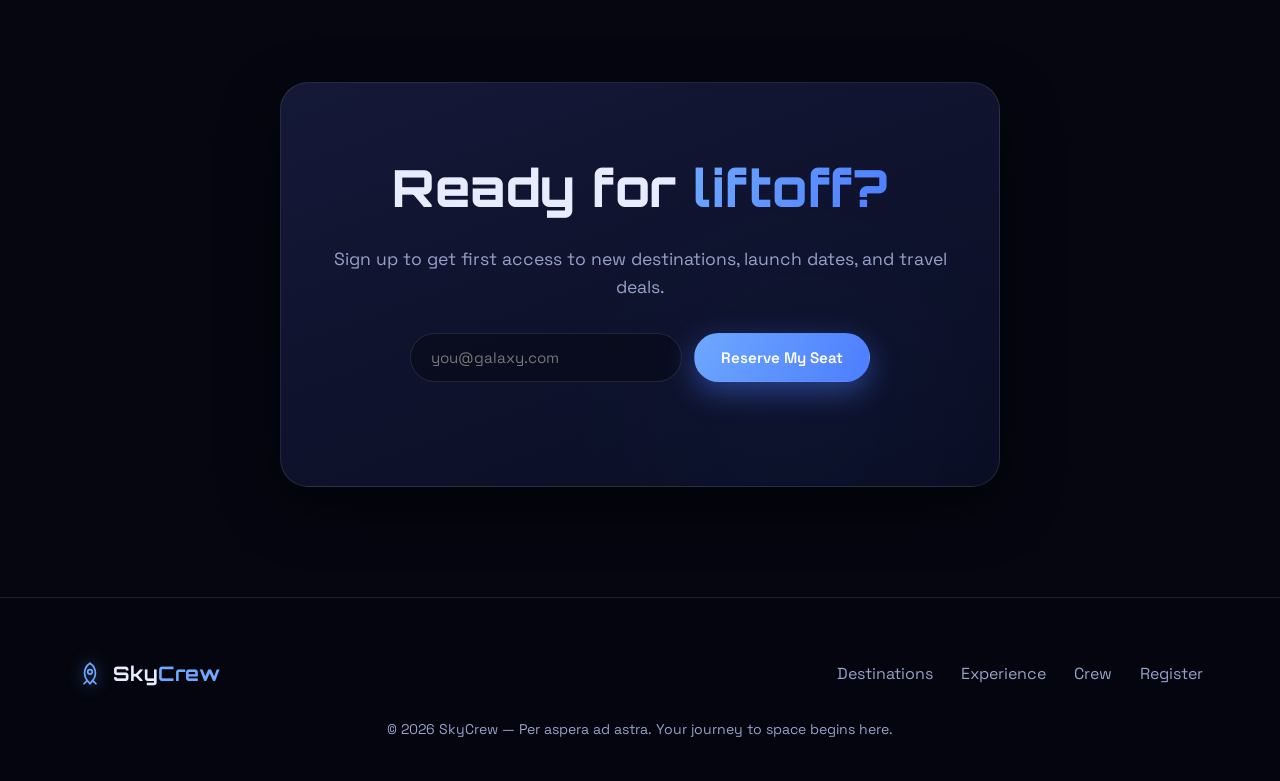
==== commit 5d134c12: "heading change" ====
--- a/index.html
+++ b/index.html
@@ -42,7 +42,7 @@
   <section class="hero" id="home">
     <div class="hero-glow"></div>
     <div class="hero-content">
-      <h1 class="reveal">Your seat to the <span class="grad">stars</span><br />awaits.</h1>
+      <h1 class="reveal">Your reat to the <span class="grad">stars</span><br />awaits.</h1>
       <p class="hero-sub reveal">SkyCrew is the space travel agency taking you from Earth to orbit,
         the Moon, and beyond. Answer the call and reserve your launch.</p>
       <div class="hero-actions reveal">
